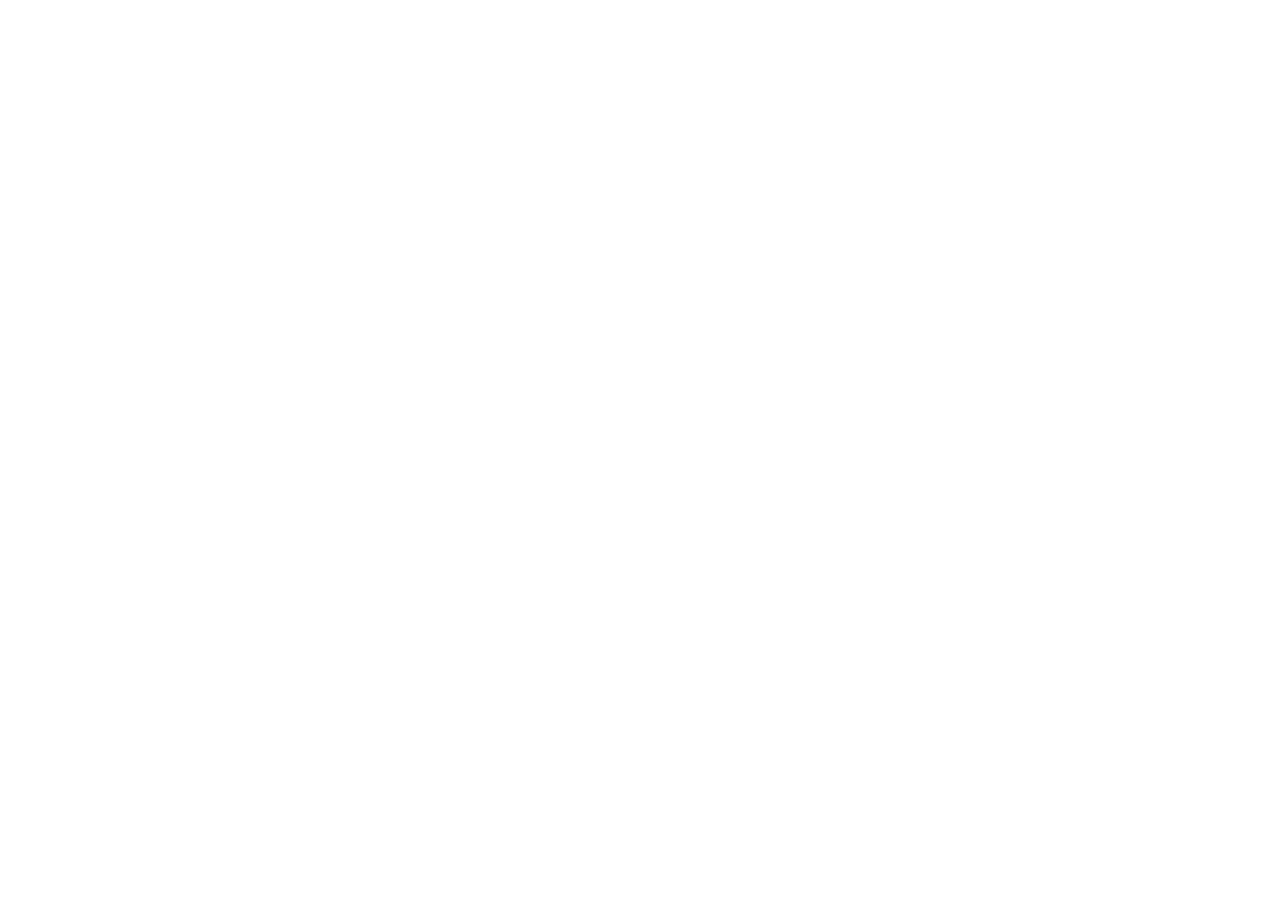
==== public/index.html @ 8db464a9 "initial commit" ====
<!DOCTYPE html>
<html lang="fr">

<head>
    <meta charset="UTF-8">
    <meta http-equiv="X-UA-Compatible" content="IE=edge">
    <meta name="viewport" content="width=device-width, initial-scale=1.0">

    <meta name="author" content="Ohmyfood!">
    <meta name="description"
        content="Avec Ohmyfood!, finis les temps d'attente au restaurant ! Composez votre menu à l'avance et commandez grâce à notre application. Vous n'avez plus qu'à venir déguster !">

    <!-- CDN Font Awesome -->
    <link rel="stylesheet" href="https://cdnjs.cloudflare.com/ajax/libs/font-awesome/6.0.0/css/all.min.css"
        integrity="sha512-9usAa10IRO0HhonpyAIVpjrylPvoDwiPUiKdWk5t3PyolY1cOd4DSE0Ga+ri4AuTroPR5aQvXU9xC6qOPnzFeg=="
        crossorigin="anonymous" referrerpolicy="no-referrer" />

    <link rel="stylesheet" href="./css/style.css">

    <link rel="shortcut icon" href="./assets/img/favicon/favicon.ico" type="image/x-icon">

    <title>Ohmyfood! | Accueil</title>
</head>

<body>


</body>

</html>
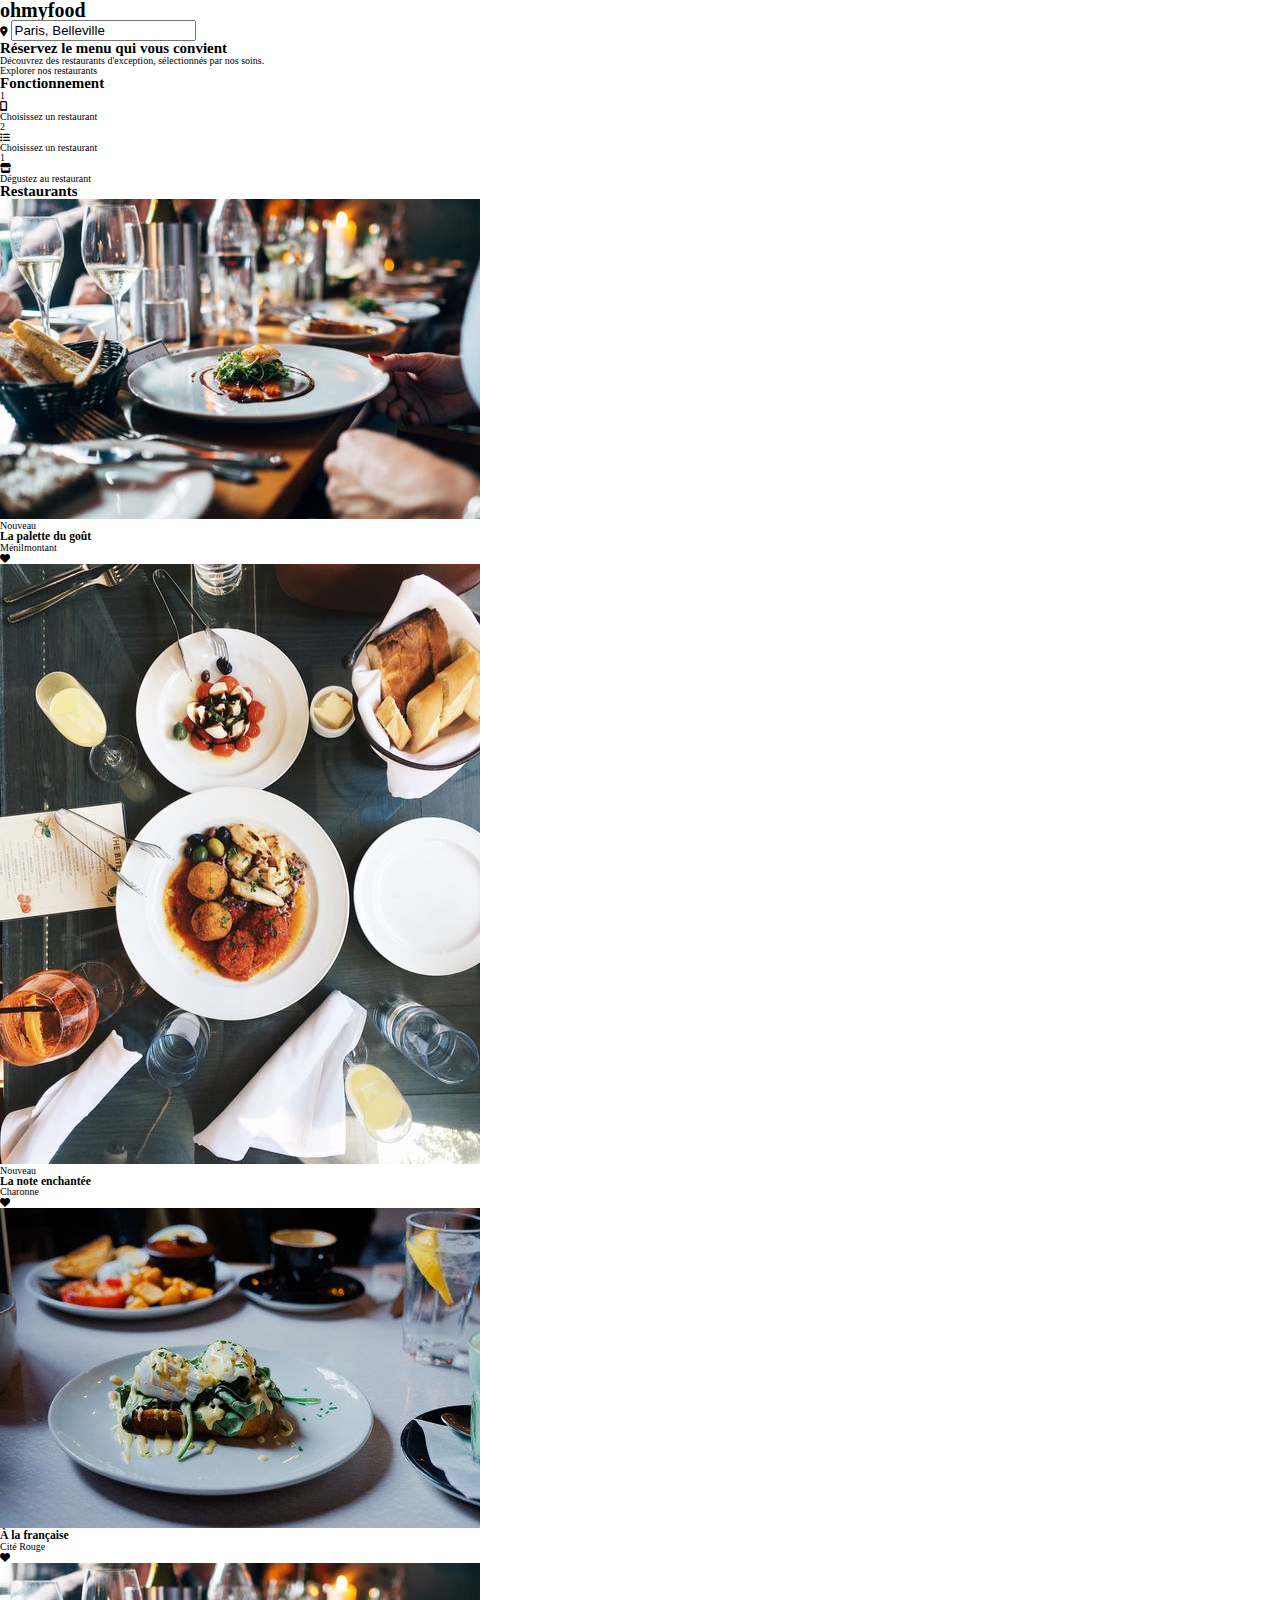
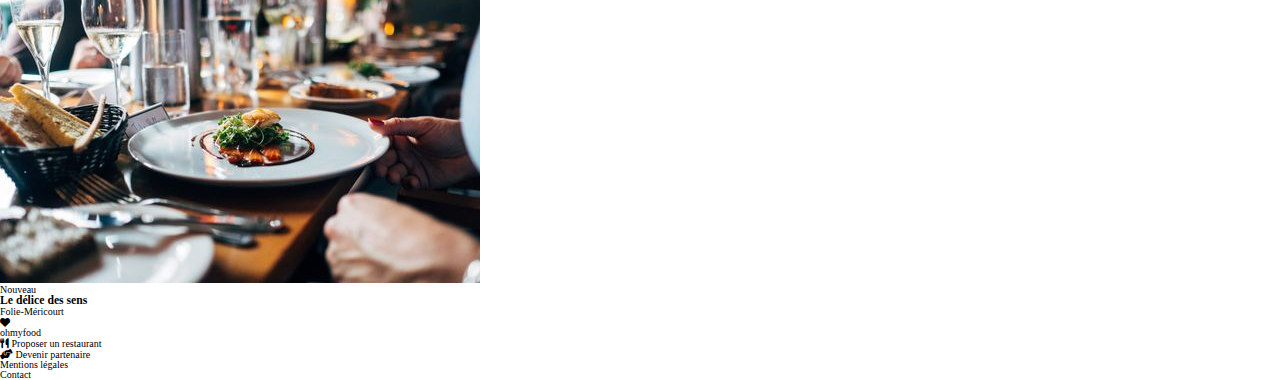
==== commit 0066d817: "homepage content" ====
--- a/public/index.html
+++ b/public/index.html
@@ -22,7 +22,186 @@
     <title>Ohmyfood! | Accueil</title>
 </head>
 
-<body>
+<body class="home">
+
+    <header>
+        <h1 class="header-logo">ohmyfood</h1>
+        <a class="back-btn" href="index.html">
+            <i class="fa-solid fa-arrow-left"></i>
+        </a>
+    </header>
+
+    <main>
+        <div class="location-form">
+            <form>
+                <label for="location"><i class="fa-solid fa-location-dot"></i></label>
+                <input type="search" id="location" placeholder="Où allez-vous ?" value="Paris, Belleville">
+            </form>
+        </div>
+
+        <div class="home-banner">
+            <h2>Réservez le menu qui vous convient</h2>
+            <p>Découvrez des restaurants d'exception, sélectionnés par nos soins.</p>
+            <a class="primary-btn" href="#">Explorer nos restaurants</a>
+        </div>
+
+        <section class="step-section">
+            <h2>Fonctionnement</h2>
+            <div class="step-container">
+
+                <div class="step-item">
+                    <div class="step-item__number">1</div>
+                    <div class="step-item__logo">
+                        <i class="fa-solid fa-mobile-screen-button"></i>
+                    </div>
+                    <div class="step-item__text">
+                        Choisissez un restaurant
+                    </div>
+                </div>
+
+                <div class="step-item">
+                    <div class="step-item__number">2</div>
+                    <div class="step-item__logo">
+                        <i class="fa-solid fa-list"></i>
+                    </div>
+                    <div class="step-item__text">
+                        Choisissez un restaurant
+                    </div>
+                </div>
+
+                <div class="step-item">
+                    <div class="step-item__number">1</div>
+                    <div class="step-item__logo">
+                        <i class="fa-solid fa-store"></i>
+                    </div>
+                    <div class="step-item__text">
+                        Dégustez au restaurant
+                    </div>
+                </div>
+            </div>
+        </section>
+
+        <section class="rest-section">
+
+            <h2>Restaurants</h2>
+
+            <article>
+                <a href="#">
+                    <div class="rest-card">
+                        <div class="rest-card__image">
+                            <img src="./img/restaurants/palette-gout-480w.jpg"
+                                alt="un plat du restaurant la palette du goût">
+                            <div class="new-flag">Nouveau</div>
+                        </div>
+                        <div class="rest-card__body">
+                            <div class="rest-card-text">
+                                <h3 class="rest-card__title">
+                                    La palette du goût
+                                </h3>
+                                <p class="rest-card__location">
+                                    Ménilmontant
+                                </p>
+                            </div>
+                            <div class="favorite-btn">
+                                <i class="fa-solid fa-heart"></i>
+                            </div>
+                        </div>
+                    </div>
+                </a>
+            </article>
+
+            <article>
+                <a href="#">
+                    <div class="rest-card">
+                        <div class="rest-card__image">
+                            <img src="./img/restaurants/note-enchantee-480w.jpg"
+                                alt="un plat du restaurant la note enchantée">
+                            <div class="new-flag">Nouveau</div>
+                        </div>
+                        <div class="rest-card__body">
+                            <div class="rest-card-text">
+                                <h3 class="rest-card__title">
+                                    La note enchantée
+                                </h3>
+                                <p class="rest-card__location">
+                                    Charonne
+                                </p>
+                            </div>
+                            <div class="favorite-btn">
+                                <i class="fa-solid fa-heart"></i>
+                            </div>
+                        </div>
+                    </div>
+                </a>
+            </article>
+
+            <article>
+                <a href="#">
+                    <div class="rest-card">
+                        <div class="rest-card__image">
+                            <img src="./img/restaurants/a-la-francaise-480w.jpg"
+                                alt="un plat du restaurant à la française">
+                        </div>
+                        <div class="rest-card__body">
+                            <div class="rest-card-text">
+                                <h3 class="rest-card__title">
+                                    À la française
+                                </h3>
+                                <p class="rest-card__location">
+                                    Cité Rouge
+                                </p>
+                            </div>
+                            <div class="favorite-btn">
+                                <i class="fa-solid fa-heart"></i>
+                            </div>
+                        </div>
+                    </div>
+                </a>
+            </article>
+
+            <article>
+                <a href="#">
+                    <div class="rest-card">
+                        <div class="rest-card__image">
+                            <img src="./img/restaurants/palette-gout-480w.jpg"
+                                alt="un plat du restaurant le délice des sens">
+                            <div class="new-flag">Nouveau</div>
+                        </div>
+                        <div class="rest-card__body">
+                            <div class="rest-card-text">
+                                <h3 class="rest-card__title">
+                                    Le délice des sens
+                                </h3>
+                                <p class="rest-card__location">
+                                    Folie-Méricourt
+                                </p>
+                            </div>
+                            <div class="favorite-btn">
+                                <i class="fa-solid fa-heart"></i>
+                            </div>
+                        </div>
+                    </div>
+                </a>
+            </article>
+        </section>
+
+    </main>
+
+    <footer>
+        <div class="footer-container">
+            <div class="footer-logo">
+                ohmyfood
+            </div>
+            <ul class="footer-links">
+                <li><a href="#"><i class="fa-solid fa-utensils"></i> Proposer un restaurant</a></li>
+                <li><a href="#"><i class="fa-solid fa-handshake-angle"></i> Devenir partenaire</a></li>
+                <li><a href="#">Mentions légales</a></li>
+                <li><a href="#">Contact</a></li>
+            </ul>
+        </div>
+
+    </footer>
+
 
 
 </body>
--- a/public/css/style.css
+++ b/public/css/style.css
@@ -0,0 +1,167 @@
+/*  http://meyerweb.com/eric/tools/css/reset/
+    v2.0 | 20110126  License: none */
+html,
+body,
+div,
+span,
+applet,
+object,
+iframe,
+h1,
+h2,
+h3,
+h4,
+h5,
+h6,
+p,
+blockquote,
+pre,
+a,
+abbr,
+acronym,
+address,
+big,
+cite,
+code,
+del,
+dfn,
+em,
+img,
+ins,
+kbd,
+q,
+s,
+samp,
+small,
+strike,
+strong,
+sub,
+sup,
+tt,
+var,
+b,
+u,
+i,
+center,
+dl,
+dt,
+dd,
+ol,
+ul,
+li,
+fieldset,
+form,
+label,
+legend,
+table,
+caption,
+tbody,
+tfoot,
+thead,
+tr,
+th,
+td,
+article,
+aside,
+canvas,
+details,
+embed,
+figure,
+figcaption,
+footer,
+header,
+hgroup,
+menu,
+nav,
+output,
+ruby,
+section,
+summary,
+time,
+mark,
+audio,
+video {
+  margin: 0;
+  padding: 0;
+  border: 0;
+  vertical-align: baseline;
+}
+
+/* HTML5 display-role reset for older browsers */
+article,
+aside,
+details,
+figcaption,
+figure,
+footer,
+header,
+hgroup,
+menu,
+nav,
+section {
+  display: block;
+}
+
+body {
+  line-height: 1;
+}
+
+ol,
+ul {
+  list-style: none;
+}
+
+blockquote,
+q {
+  quotes: none;
+}
+
+blockquote:before,
+blockquote:after,
+q:before,
+q:after {
+  content: "";
+  content: none;
+}
+
+table {
+  border-collapse: collapse;
+  border-spacing: 0;
+}
+
+button {
+  border: none;
+  background: none;
+  outline: none;
+}
+
+/* Custom additions below: */
+:root,
+* {
+  box-sizing: border-box;
+}
+
+:root {
+  font-size: 62.5%;
+  /* 1rem = 10px or 0.1rem = 1px */
+}
+
+a,
+a:hover,
+a:focus,
+a:active {
+  text-decoration: none;
+  color: inherit;
+}
+
+button {
+  border: none;
+  outline: none;
+  background: none;
+}
+
+.home .back-btn {
+  display: none;
+}
+
+/*# sourceMappingURL=style.css.map */
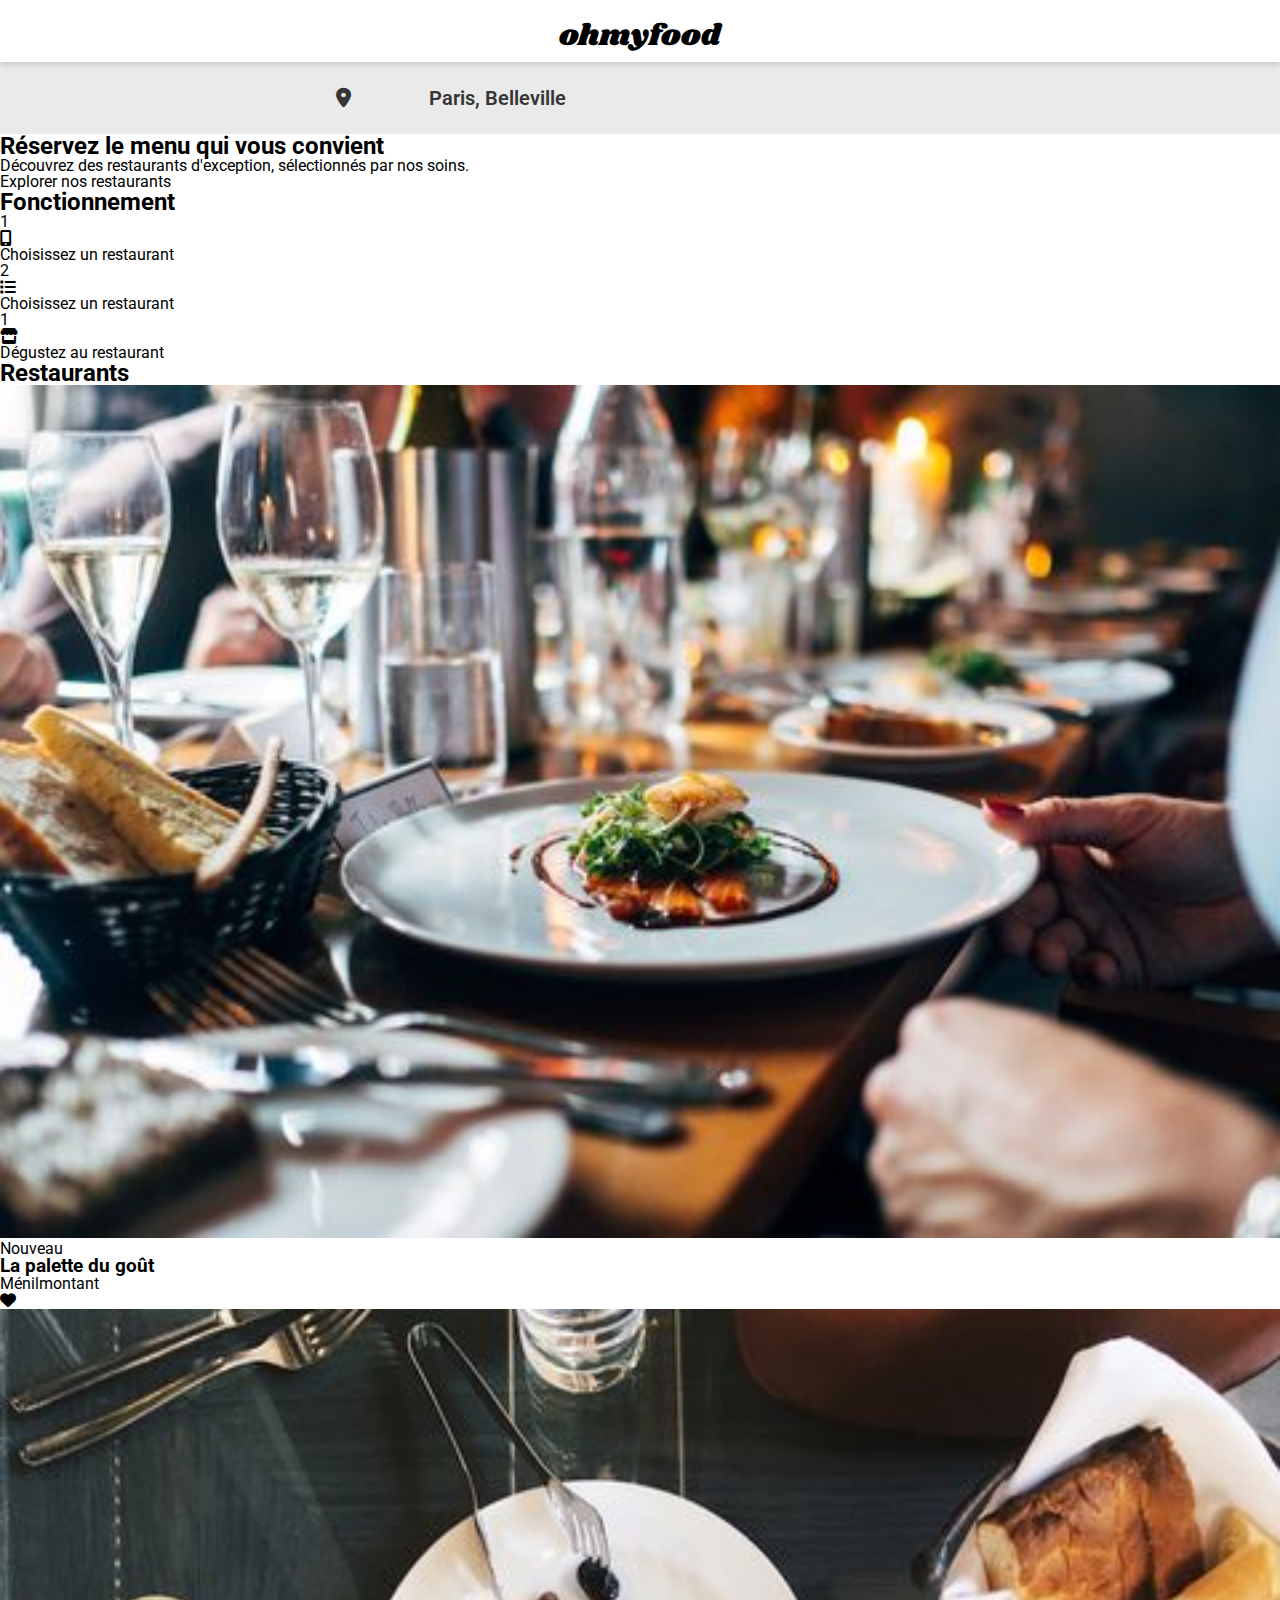
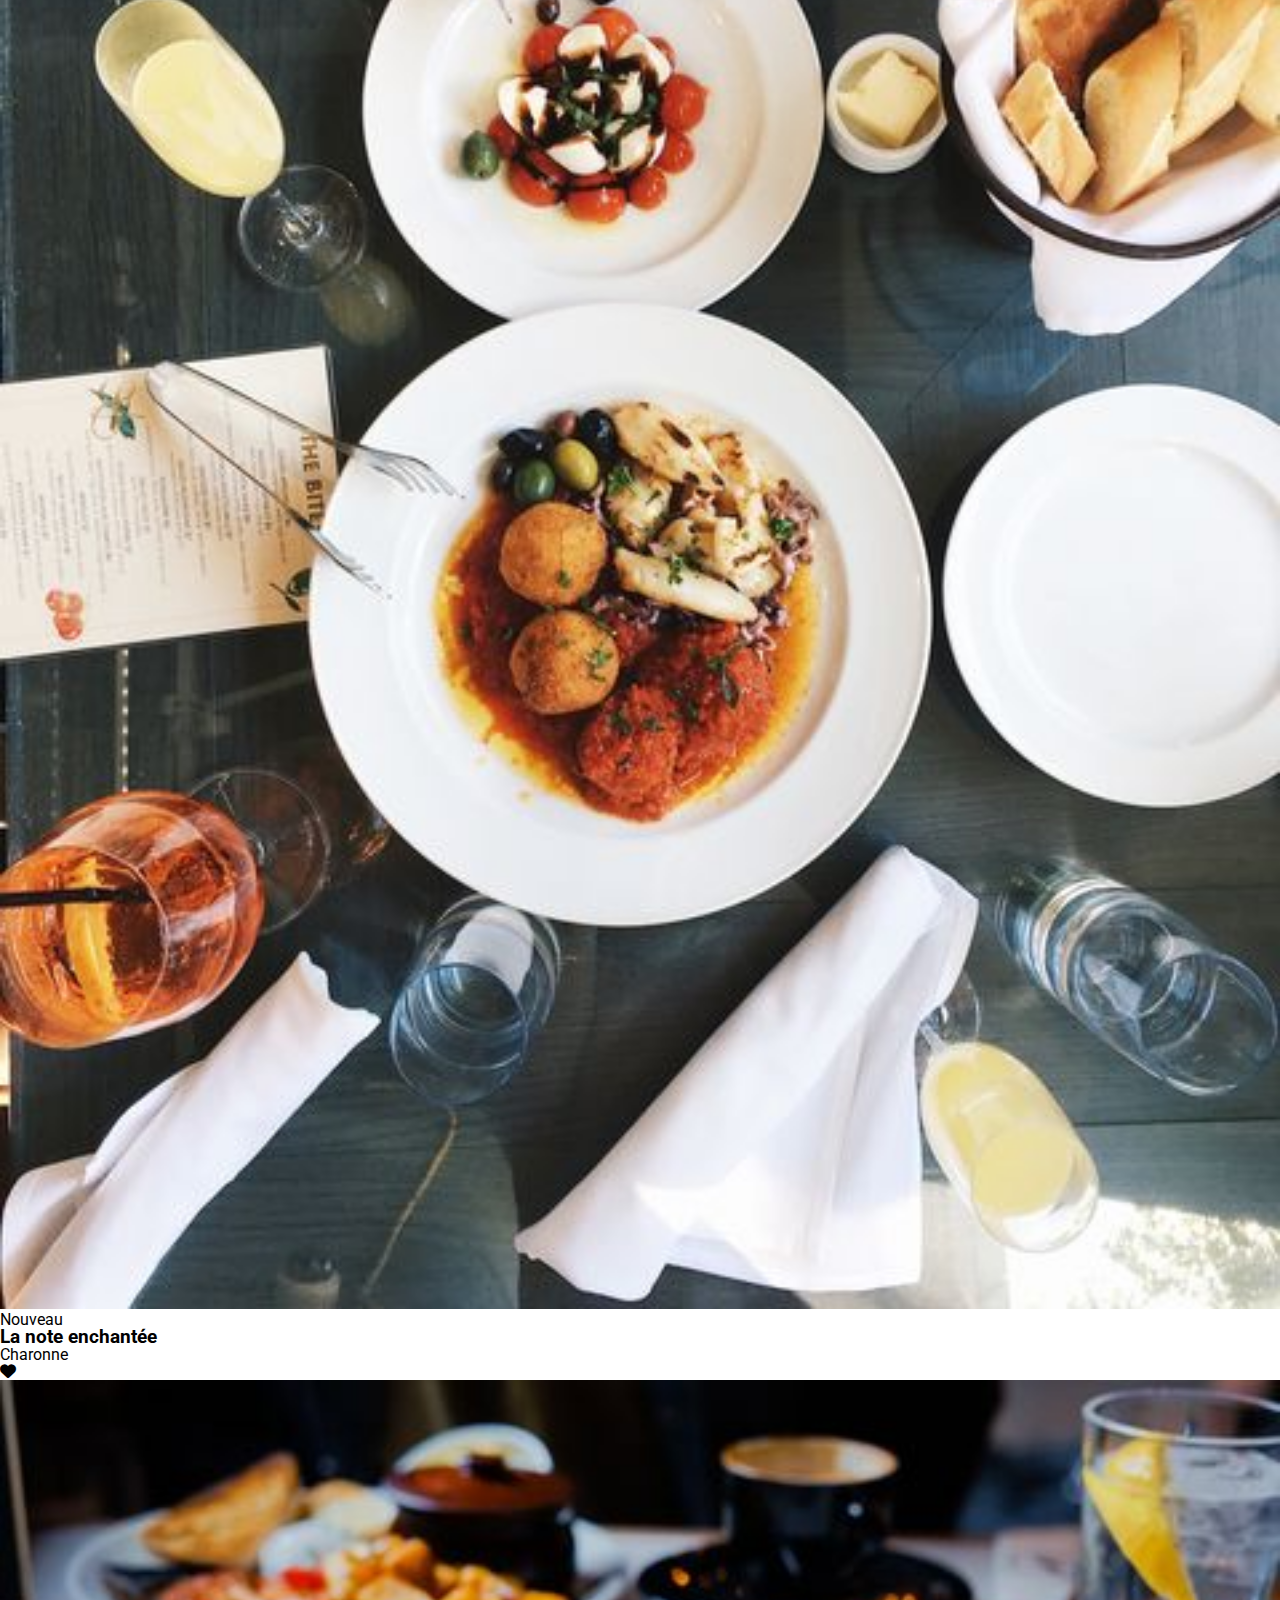
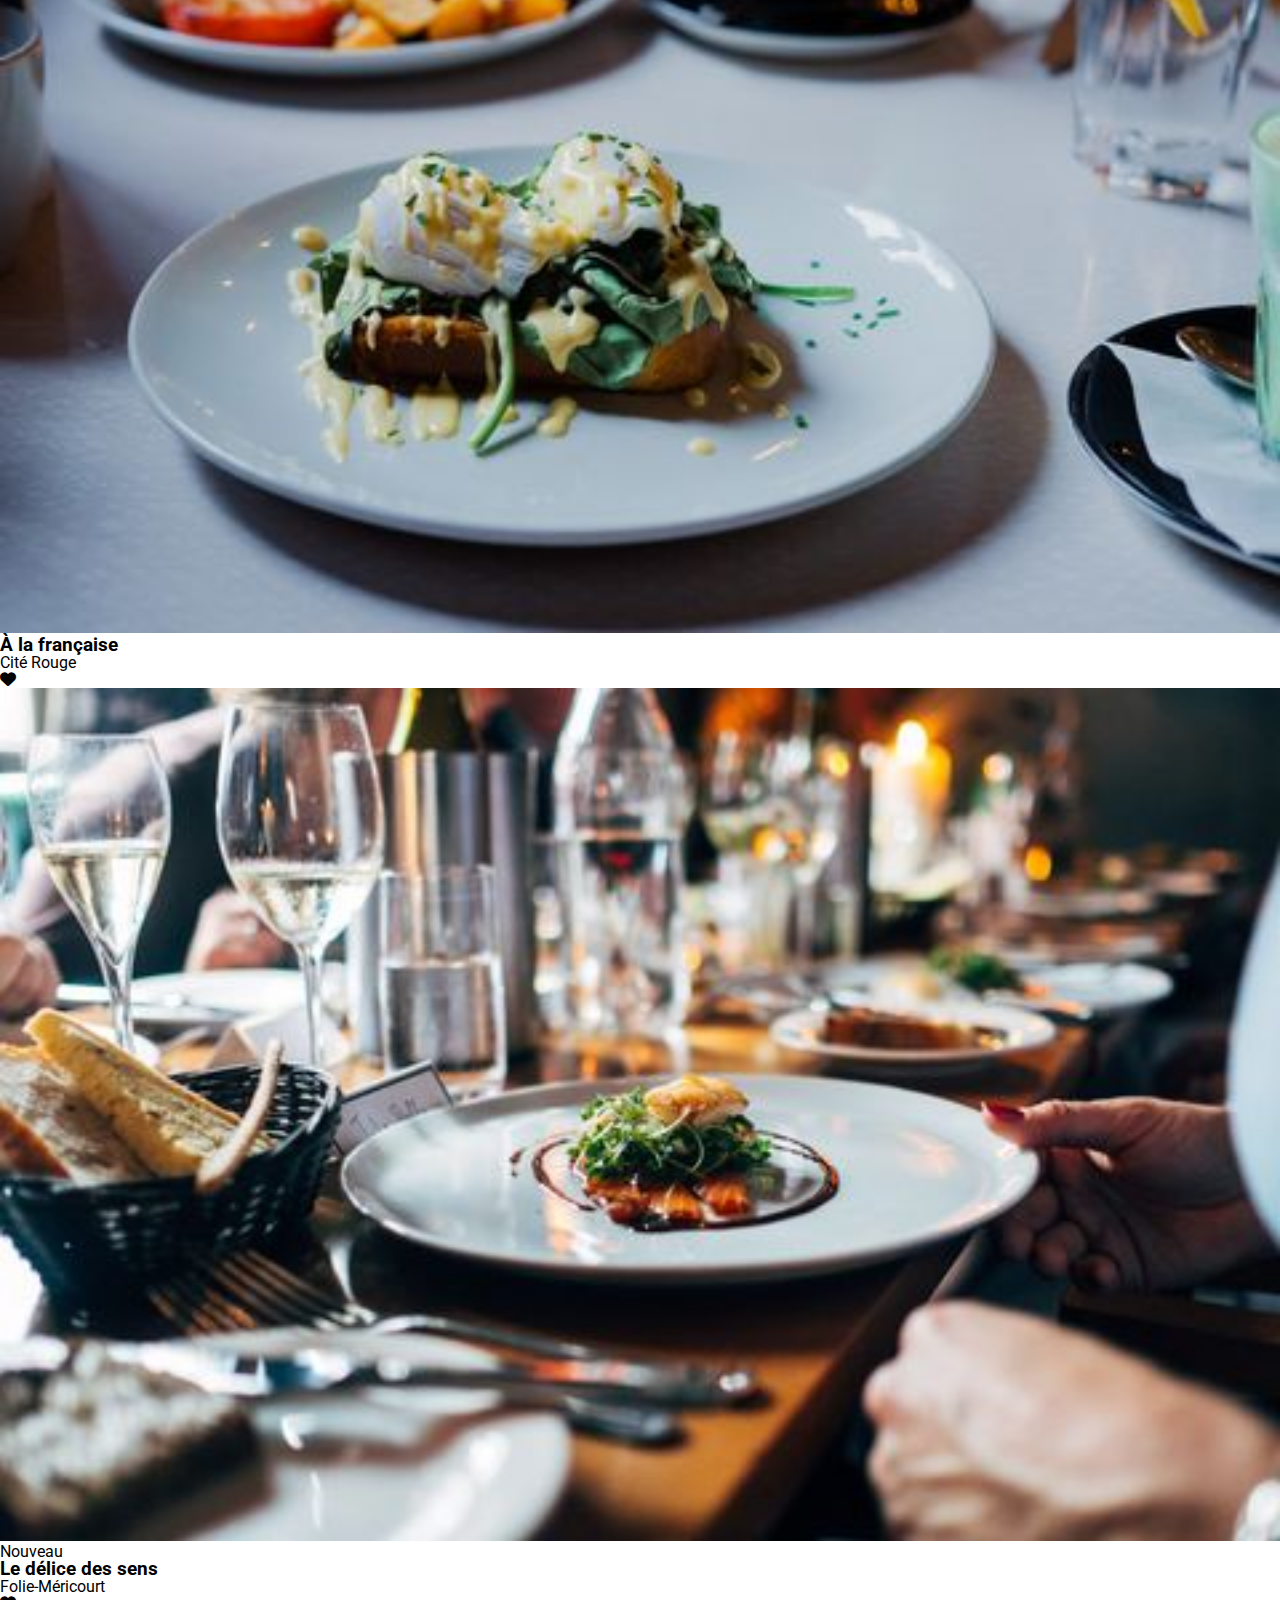
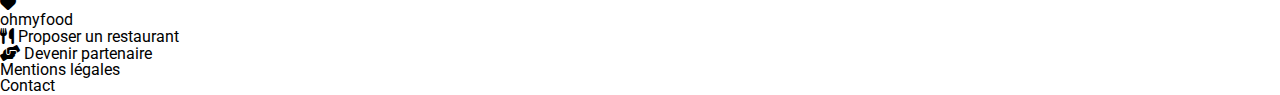
==== commit 42977377: "header" ====
--- a/public/index.html
+++ b/public/index.html
@@ -25,17 +25,22 @@
 <body class="home">
 
     <header>
-        <h1 class="header-logo">ohmyfood</h1>
+        <a href="./index.html">  
+            <h1 class="header-logo">ohmyfood</h1>
+        </a>
         <a class="back-btn" href="index.html">
             <i class="fa-solid fa-arrow-left"></i>
         </a>
     </header>
 
     <main>
-        <div class="location-form">
-            <form>
-                <label for="location"><i class="fa-solid fa-location-dot"></i></label>
-                <input type="search" id="location" placeholder="Où allez-vous ?" value="Paris, Belleville">
+        <div class="location-search">
+            <form class="location-form">
+                <label class="location-form__label" for="location">
+                    <i class="fa-solid fa-location-dot"></i>
+                </label>
+                <input class="location-form__input" type="search" id="location" placeholder="Où allez-vous ?"
+                    value="Paris, Belleville">
             </form>
         </div>
 
--- a/public/css/style.css
+++ b/public/css/style.css
@@ -1,105 +1,10 @@
-/*  http://meyerweb.com/eric/tools/css/reset/
-    v2.0 | 20110126  License: none */
-html,
-body,
-div,
-span,
-applet,
-object,
-iframe,
-h1,
-h2,
-h3,
-h4,
-h5,
-h6,
-p,
-blockquote,
-pre,
-a,
-abbr,
-acronym,
-address,
-big,
-cite,
-code,
-del,
-dfn,
-em,
-img,
-ins,
-kbd,
-q,
-s,
-samp,
-small,
-strike,
-strong,
-sub,
-sup,
-tt,
-var,
-b,
-u,
-i,
-center,
-dl,
-dt,
-dd,
-ol,
-ul,
-li,
-fieldset,
-form,
-label,
-legend,
-table,
-caption,
-tbody,
-tfoot,
-thead,
-tr,
-th,
-td,
-article,
-aside,
-canvas,
-details,
-embed,
-figure,
-figcaption,
-footer,
-header,
-hgroup,
-menu,
-nav,
-output,
-ruby,
-section,
-summary,
-time,
-mark,
-audio,
-video {
+@import url("https://fonts.googleapis.com/css2?family=Roboto:wght@300;400;700&family=Shrikhand&display=swap");
+*,
+::before,
+::after {
   margin: 0;
   padding: 0;
-  border: 0;
-  vertical-align: baseline;
-}
-
-/* HTML5 display-role reset for older browsers */
-article,
-aside,
-details,
-figcaption,
-figure,
-footer,
-header,
-hgroup,
-menu,
-nav,
-section {
-  display: block;
+  box-sizing: border-box;
 }
 
 body {
@@ -111,39 +16,18 @@
   list-style: none;
 }
 
-blockquote,
-q {
-  quotes: none;
-}
-
-blockquote:before,
-blockquote:after,
-q:before,
-q:after {
-  content: "";
-  content: none;
-}
-
-table {
-  border-collapse: collapse;
-  border-spacing: 0;
-}
-
 button {
   border: none;
   background: none;
   outline: none;
 }
 
-/* Custom additions below: */
-:root,
-* {
-  box-sizing: border-box;
-}
-
-:root {
-  font-size: 62.5%;
-  /* 1rem = 10px or 0.1rem = 1px */
+form input {
+  font-family: inherit;
+  outline: none;
+  background: none;
+  border: none;
+  cursor: pointer;
 }
 
 a,
@@ -154,14 +38,68 @@
   color: inherit;
 }
 
-button {
-  border: none;
-  outline: none;
-  background: none;
+body {
+  width: 100%;
+}
+
+img {
+  width: 100%;
+}
+
+:root {
+  font-size: 100%;
+}
+
+body {
+  font-family: "Roboto", sans-serif;
+}
+
+h1 {
+  font-family: "Shrikhand", "Roboto", sans-serif;
+}
+
+header {
+  -webkit-box-shadow: 0px 3px 5px #ccc;
+  -moz-box-shadow: 0px 3px 5px #ccc;
+  box-shadow: 0px 3px 5px #ccc;
+  position: relative;
+}
+
+.header-logo {
+  padding: 1.3rem 0 0.7rem;
+  text-align: center;
+  font-weight: 500;
+  font-size: 30px;
 }
 
 .home .back-btn {
   display: none;
 }
 
+.location-search {
+  background-color: #EAEAEA;
+}
+
+.location-form {
+  width: 50%;
+  margin: 0 auto;
+  display: flex;
+  justify-content: center;
+  align-items: center;
+  color: #353535;
+  font-size: 1.25rem;
+  font-weight: 600;
+}
+.location-form__label {
+  width: 15%;
+  padding: 1rem;
+}
+.location-form__input {
+  width: 85%;
+  padding: 1.5rem 0.8rem;
+  color: #353535;
+  font-size: 1.25rem;
+  font-weight: 600;
+}
+
 /*# sourceMappingURL=style.css.map */
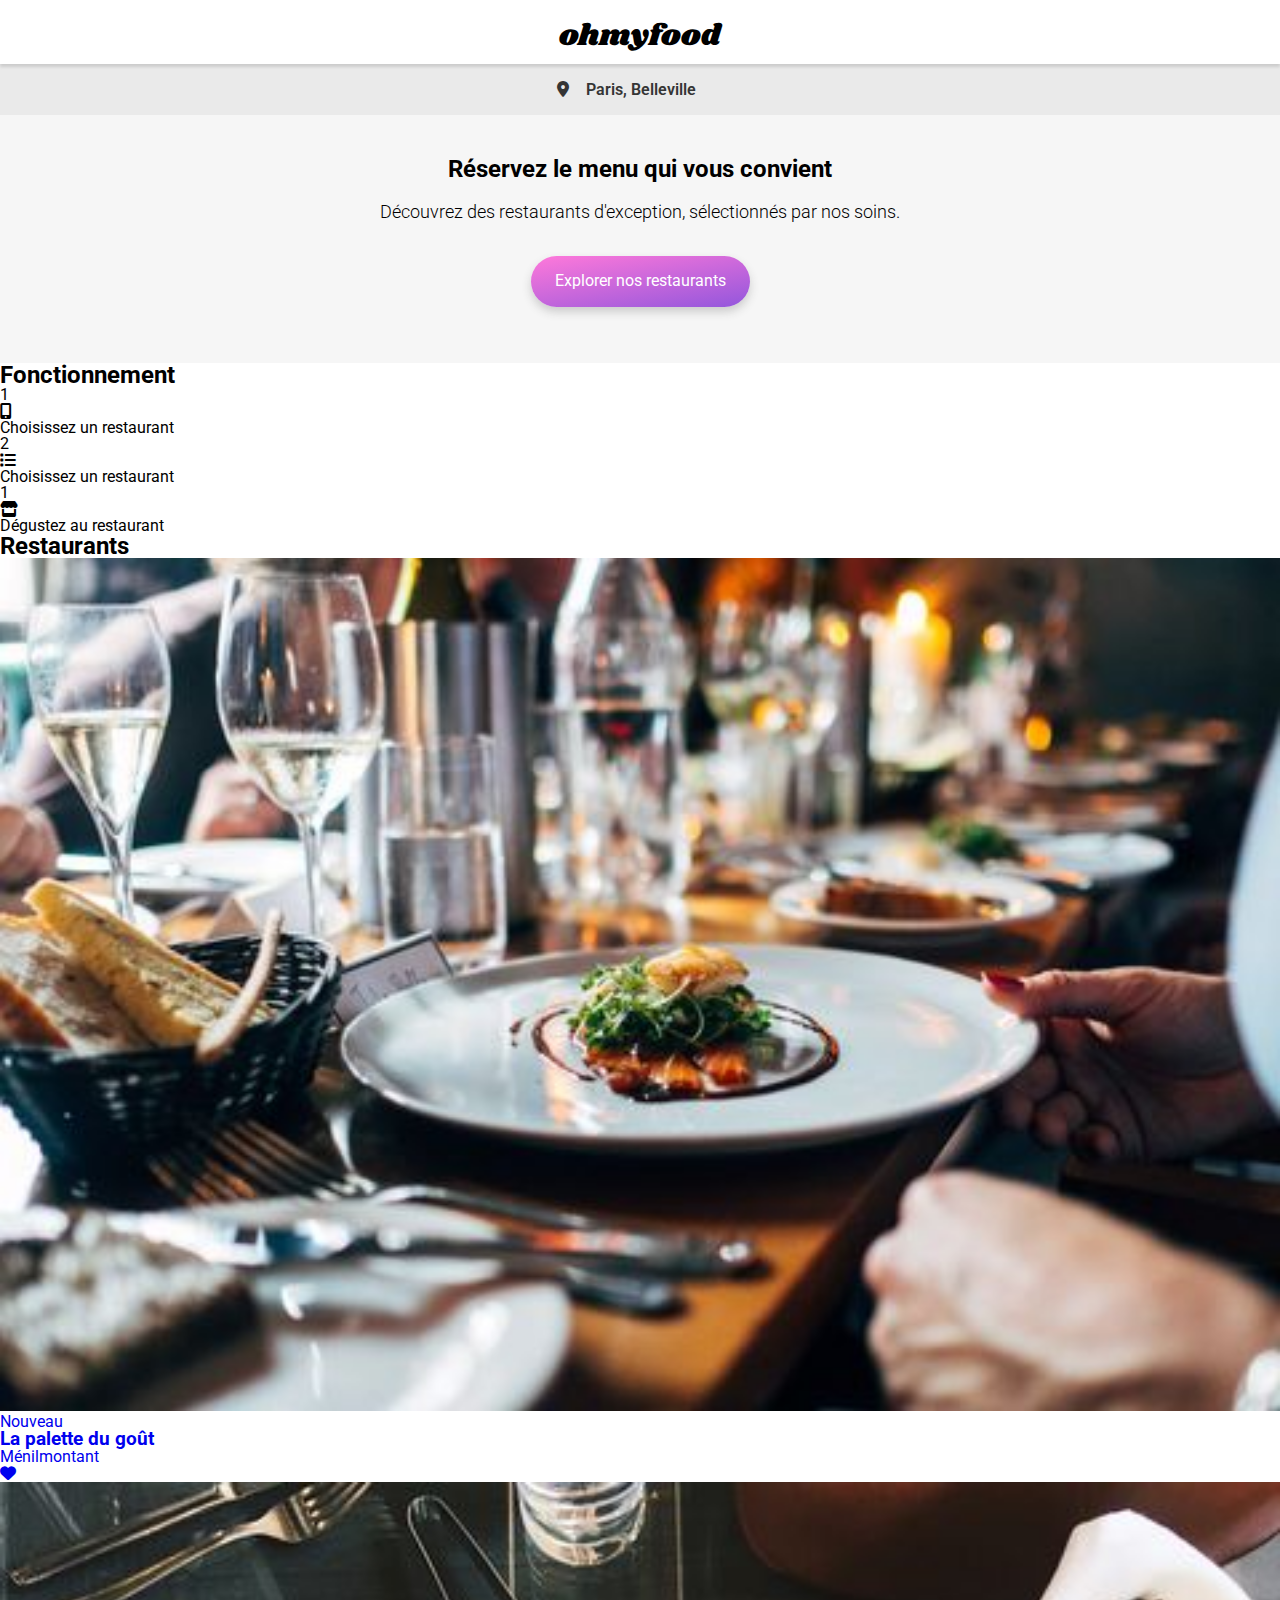
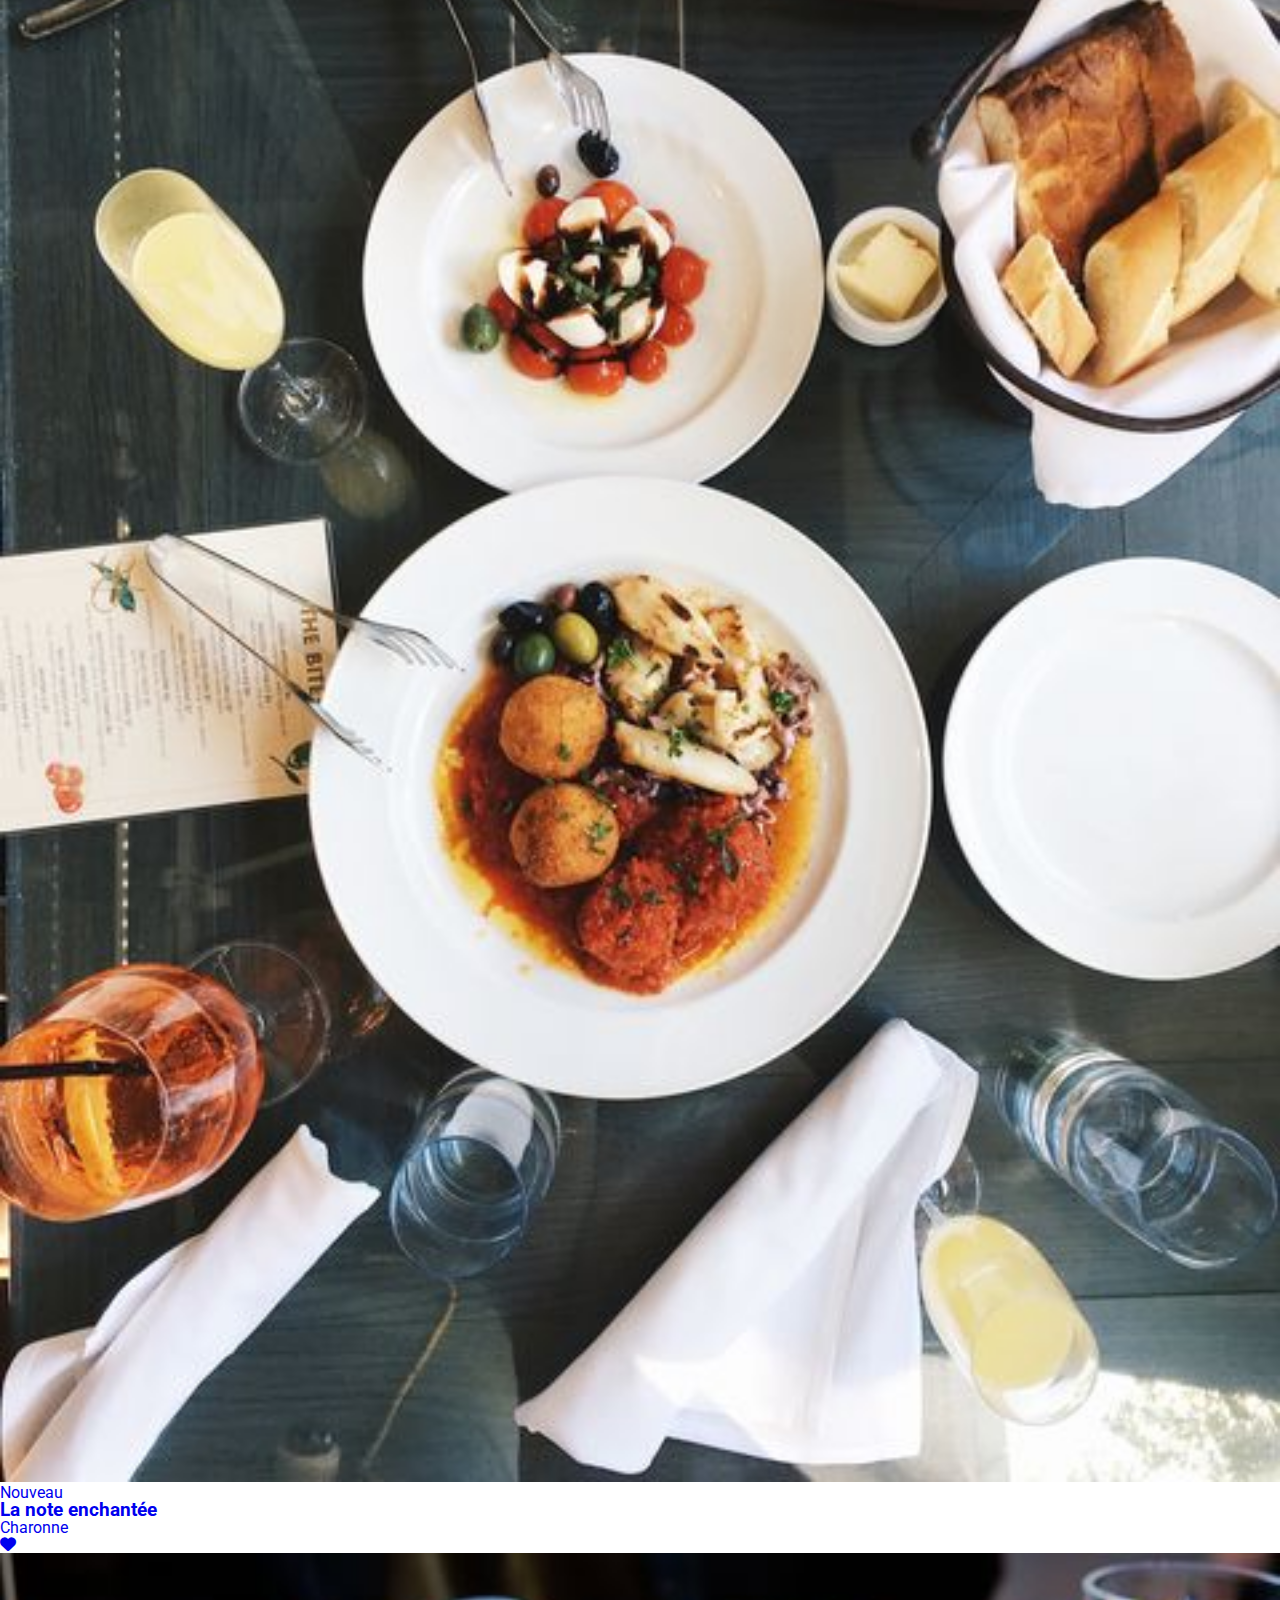
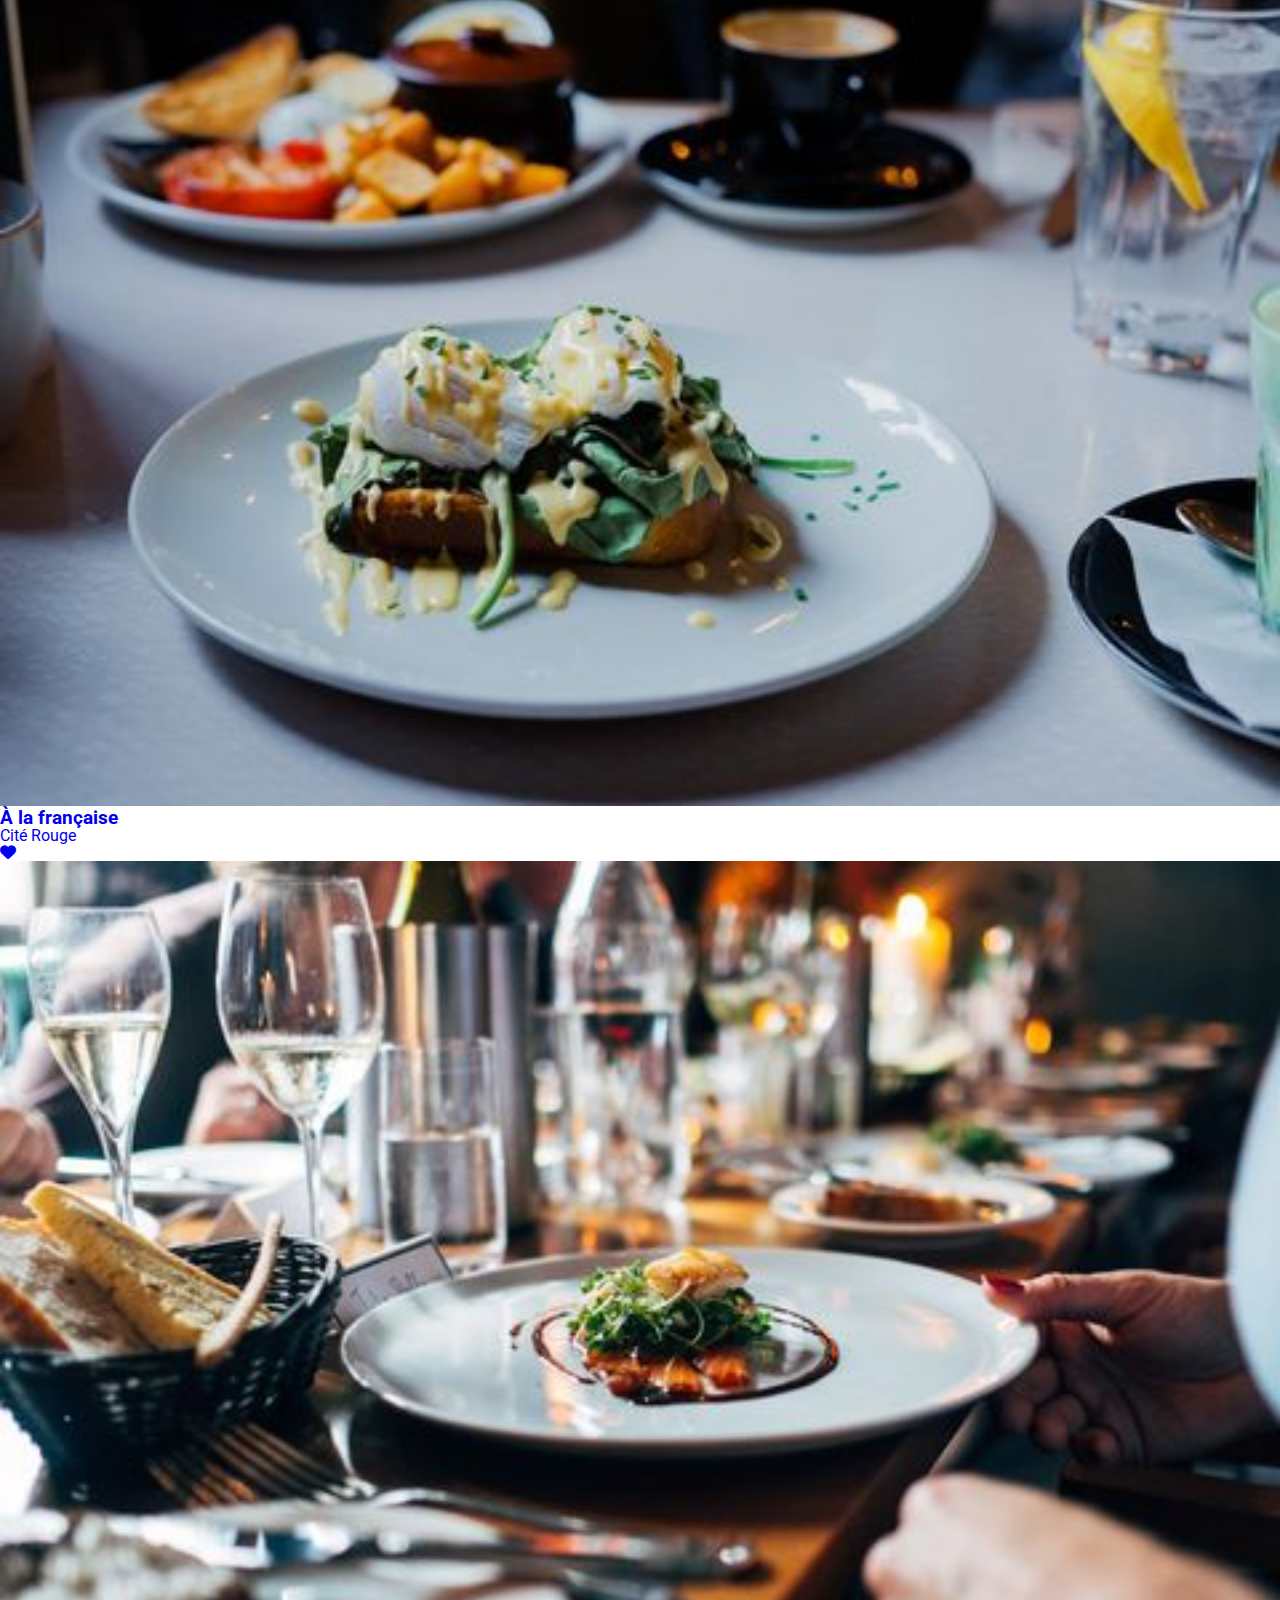
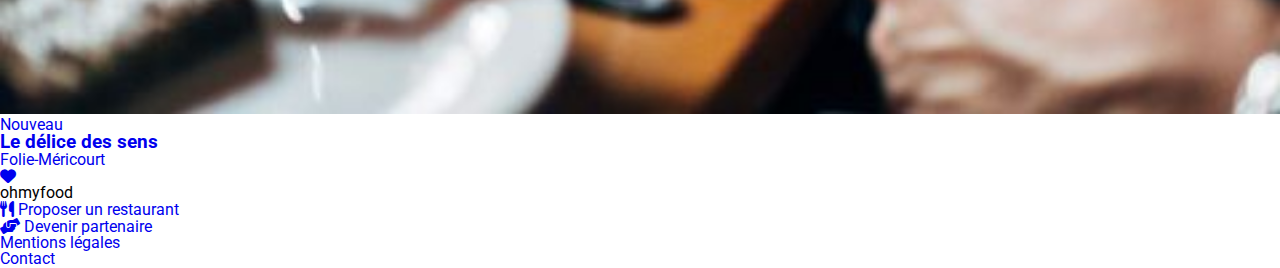
==== commit 23725238: "hero" ====
--- a/public/index.html
+++ b/public/index.html
@@ -25,7 +25,7 @@
 <body class="home">
 
     <header>
-        <a href="./index.html">  
+        <a href="./index.html">
             <h1 class="header-logo">ohmyfood</h1>
         </a>
         <a class="back-btn" href="index.html">
@@ -44,10 +44,12 @@
             </form>
         </div>
 
-        <div class="home-banner">
-            <h2>Réservez le menu qui vous convient</h2>
-            <p>Découvrez des restaurants d'exception, sélectionnés par nos soins.</p>
-            <a class="primary-btn" href="#">Explorer nos restaurants</a>
+        <div class="hero">
+            <div class="hero__wrapper">
+                <h2 class="hero__title">Réservez le menu qui vous convient</h2>
+                <p class="hero__text">Découvrez des restaurants d'exception, sélectionnés par nos soins.</p>
+                <a class="primary-btn hero__btn" href="#rest-section">Explorer nos restaurants</a>
+            </div>
         </div>
 
         <section class="step-section">
@@ -86,7 +88,7 @@
             </div>
         </section>
 
-        <section class="rest-section">
+        <section id="rest-section" class="rest-section">
 
             <h2>Restaurants</h2>
 
--- a/public/css/style.css
+++ b/public/css/style.css
@@ -1,4 +1,4 @@
-@import url("https://fonts.googleapis.com/css2?family=Roboto:wght@300;400;700&family=Shrikhand&display=swap");
+@import url("https://fonts.googleapis.com/css2?family=Roboto:wght@300;400;500;600;700;800&family=Shrikhand&display=swap");
 *,
 ::before,
 ::after {
@@ -35,7 +35,10 @@
 a:focus,
 a:active {
   text-decoration: none;
-  color: inherit;
+}
+
+:root {
+  scroll-behavior: smooth;
 }
 
 body {
@@ -59,21 +62,29 @@
 }
 
 header {
-  -webkit-box-shadow: 0px 3px 5px #ccc;
-  -moz-box-shadow: 0px 3px 5px #ccc;
-  box-shadow: 0px 3px 5px #ccc;
+  -webkit-box-shadow: 0px 3px 3px #ccc;
+  -moz-box-shadow: 0px 3px 3px #ccc;
+  box-shadow: 0px 3px 3px #ccc;
   position: relative;
 }
 
 .header-logo {
-  padding: 1.3rem 0 0.7rem;
+  padding: 1.3rem 0 0.8rem;
   text-align: center;
   font-weight: 500;
   font-size: 30px;
+  color: black;
 }
 
-.home .back-btn {
-  display: none;
+.primary-btn {
+  padding: 1.1rem 1.5rem;
+  margin: 1rem 0;
+  color: white;
+  background: linear-gradient(170deg, #FF79DA, #9356dc);
+  border-radius: 9999px;
+  -webkit-box-shadow: 0px 5px 10px #ccc;
+  -moz-box-shadow: 0px 5px 10px #ccc;
+  box-shadow: 0px 5px 10px #ccc;
 }
 
 .location-search {
@@ -81,25 +92,52 @@
 }
 
 .location-form {
-  width: 50%;
+  width: 12rem;
   margin: 0 auto;
   display: flex;
   justify-content: center;
   align-items: center;
   color: #353535;
-  font-size: 1.25rem;
-  font-weight: 600;
+  padding: 1rem 0;
 }
 .location-form__label {
-  width: 15%;
-  padding: 1rem;
+  width: 20%;
+  text-align: center;
+  font-size: 1rem;
 }
 .location-form__input {
+  width: 80%;
+  padding-left: 0.2rem;
+  color: #353535;
+  font-weight: 600;
+  font-size: 1rem;
+}
+
+.home .back-btn {
+  display: none;
+}
+
+.hero {
+  background-color: #F6F6F6;
+  padding: 2.5rem 0;
+  text-align: center;
+}
+.hero__wrapper {
+  display: flex;
+  flex-direction: column;
+  justify-content: center;
+  align-items: center;
   width: 85%;
-  padding: 1.5rem 0.8rem;
-  color: #353535;
-  font-size: 1.25rem;
-  font-weight: 600;
+  margin: 0 auto;
+}
+.hero__title {
+  padding: 0 1rem;
+  line-height: 1.8rem;
+}
+.hero__text {
+  padding: 1.2rem 0;
+  font-size: 1.125rem;
+  font-weight: 300;
 }
 
 /*# sourceMappingURL=style.css.map */
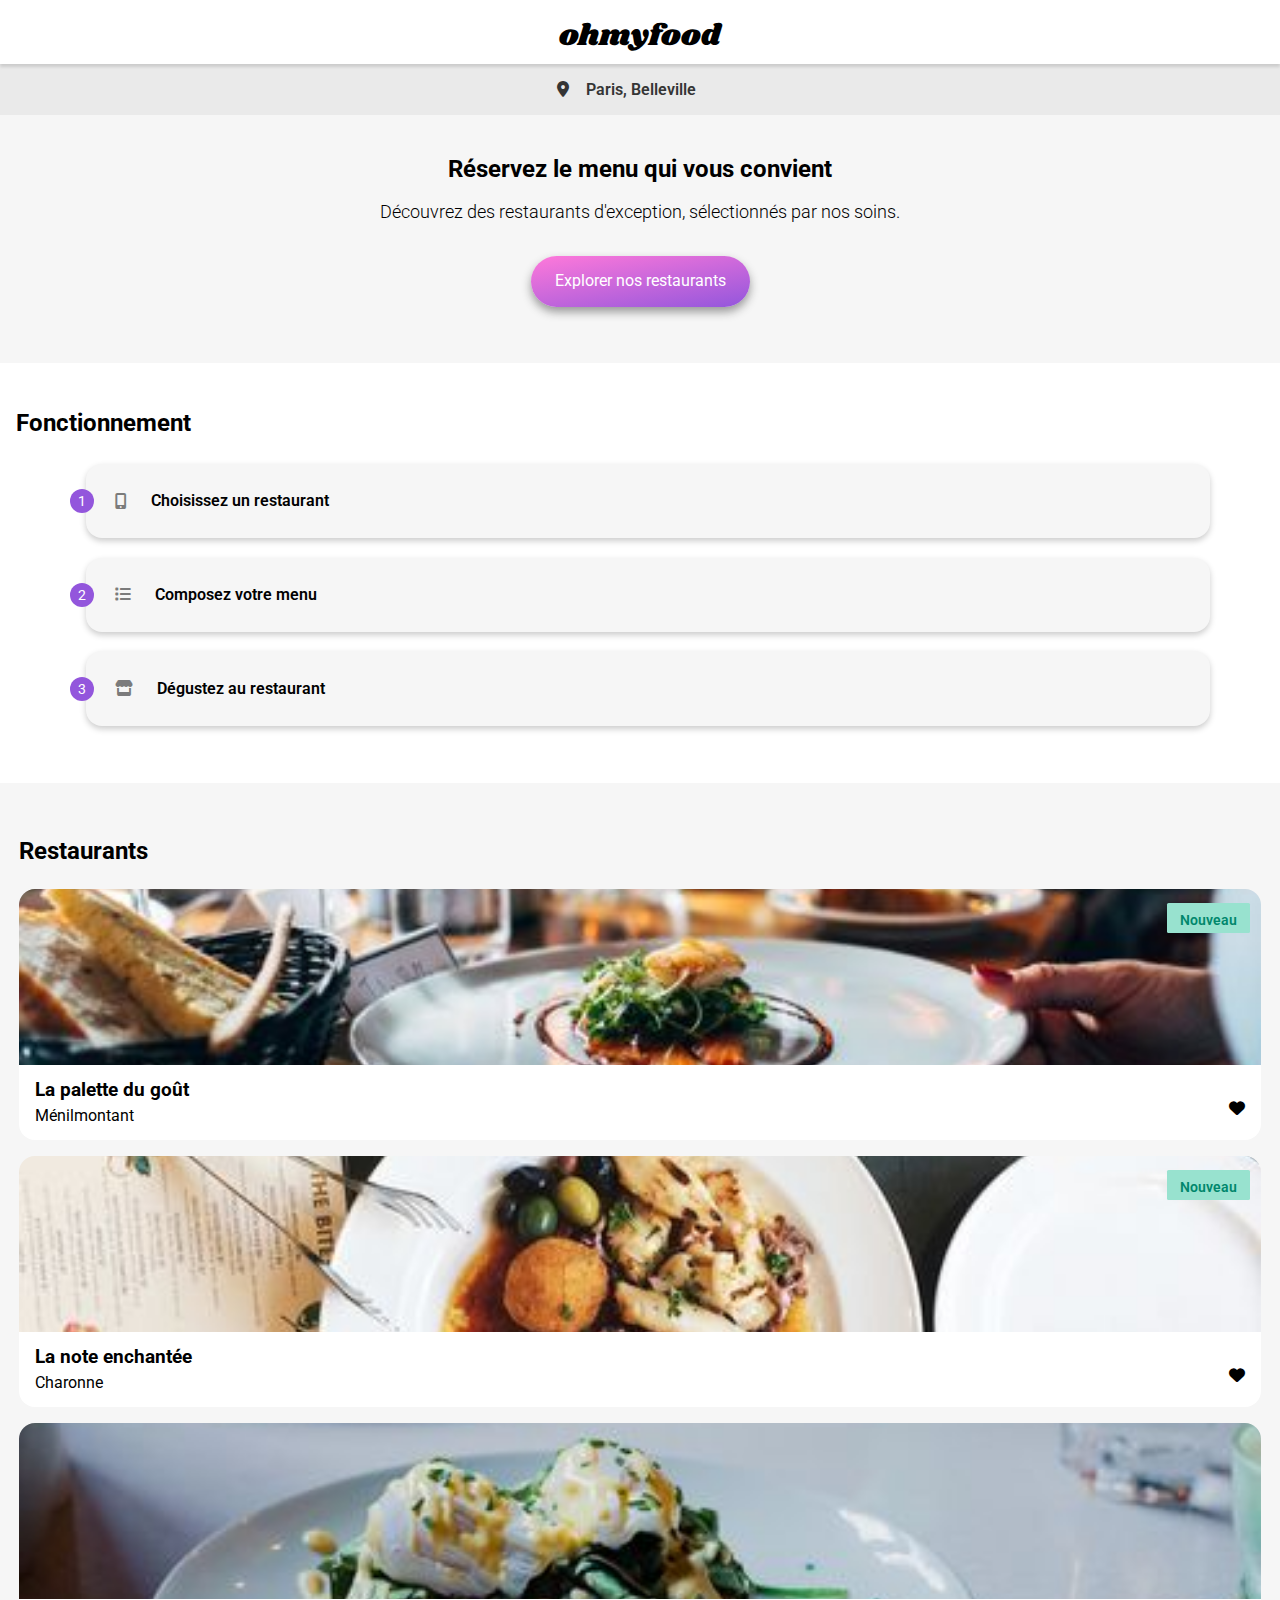
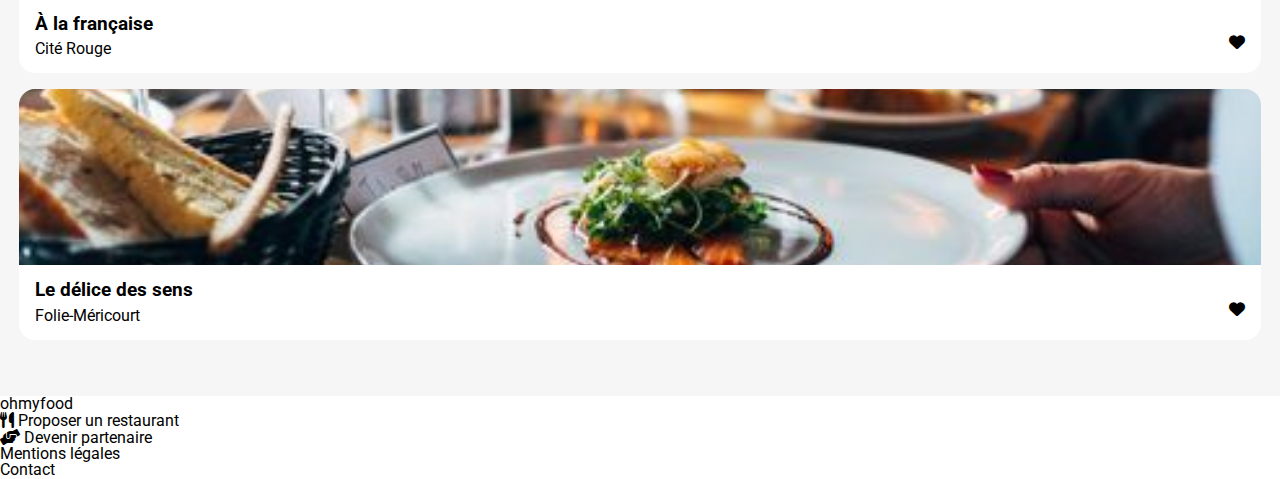
==== commit f9f6d248: "home - restaurant card" ====
--- a/public/index.html
+++ b/public/index.html
@@ -56,7 +56,7 @@
             <h2>Fonctionnement</h2>
             <div class="step-container">
 
-                <div class="step-item">
+                <a class="step-item" href="#rest-section">
                     <div class="step-item__number">1</div>
                     <div class="step-item__logo">
                         <i class="fa-solid fa-mobile-screen-button"></i>
@@ -64,27 +64,27 @@
                     <div class="step-item__text">
                         Choisissez un restaurant
                     </div>
-                </div>
-
-                <div class="step-item">
+                </a>
+
+                <a class="step-item" href="#">
                     <div class="step-item__number">2</div>
                     <div class="step-item__logo">
                         <i class="fa-solid fa-list"></i>
                     </div>
                     <div class="step-item__text">
-                        Choisissez un restaurant
-                    </div>
-                </div>
-
-                <div class="step-item">
-                    <div class="step-item__number">1</div>
+                        Composez votre menu
+                    </div>
+                </a>
+
+                <a class="step-item" href="#">
+                    <div class="step-item__number">3</div>
                     <div class="step-item__logo">
                         <i class="fa-solid fa-store"></i>
                     </div>
                     <div class="step-item__text">
                         Dégustez au restaurant
                     </div>
-                </div>
+                </a>
             </div>
         </section>
 
@@ -92,16 +92,16 @@
 
             <h2>Restaurants</h2>
 
-            <article>
-                <a href="#">
-                    <div class="rest-card">
+            <article class="rest-card">
+                <a href="./la_palette_du_gout.html">
+                    <div class="rest-card__wrapper">
                         <div class="rest-card__image">
                             <img src="./img/restaurants/palette-gout-480w.jpg"
                                 alt="un plat du restaurant la palette du goût">
-                            <div class="new-flag">Nouveau</div>
-                        </div>
-                        <div class="rest-card__body">
-                            <div class="rest-card-text">
+                            <div class="rest-card__new-flag">Nouveau</div>
+                        </div>
+                        <div class="rest-card__body">
+                            <div class="rest-card__text">
                                 <h3 class="rest-card__title">
                                     La palette du goût
                                 </h3>
@@ -117,16 +117,16 @@
                 </a>
             </article>
 
-            <article>
-                <a href="#">
-                    <div class="rest-card">
+            <article class="rest-card">
+                <a href="./la_note_enchantee.html">
+                    <div class="rest-card__wrapper">
                         <div class="rest-card__image">
                             <img src="./img/restaurants/note-enchantee-480w.jpg"
                                 alt="un plat du restaurant la note enchantée">
-                            <div class="new-flag">Nouveau</div>
-                        </div>
-                        <div class="rest-card__body">
-                            <div class="rest-card-text">
+                            <div class="rest-card__new-flag">Nouveau</div>
+                        </div>
+                        <div class="rest-card__body">
+                            <div class="rest-card__text">
                                 <h3 class="rest-card__title">
                                     La note enchantée
                                 </h3>
@@ -142,15 +142,15 @@
                 </a>
             </article>
 
-            <article>
-                <a href="#">
-                    <div class="rest-card">
+            <article class="rest-card">
+                <a href="./a_la_francaise.html">
+                    <div class="rest-card__wrapper">
                         <div class="rest-card__image">
                             <img src="./img/restaurants/a-la-francaise-480w.jpg"
                                 alt="un plat du restaurant à la française">
                         </div>
                         <div class="rest-card__body">
-                            <div class="rest-card-text">
+                            <div class="rest-card__text">
                                 <h3 class="rest-card__title">
                                     À la française
                                 </h3>
@@ -166,16 +166,15 @@
                 </a>
             </article>
 
-            <article>
-                <a href="#">
-                    <div class="rest-card">
+            <article class="rest-card">
+                <a href="./le_delice_des_sens.html">
+                    <div class="rest-card__wrapper">
                         <div class="rest-card__image">
                             <img src="./img/restaurants/palette-gout-480w.jpg"
                                 alt="un plat du restaurant le délice des sens">
-                            <div class="new-flag">Nouveau</div>
-                        </div>
-                        <div class="rest-card__body">
-                            <div class="rest-card-text">
+                        </div>
+                        <div class="rest-card__body">
+                            <div class="rest-card__text">
                                 <h3 class="rest-card__title">
                                     Le délice des sens
                                 </h3>
@@ -190,6 +189,7 @@
                     </div>
                 </a>
             </article>
+
         </section>
 
     </main>
--- a/public/css/style.css
+++ b/public/css/style.css
@@ -35,6 +35,7 @@
 a:focus,
 a:active {
   text-decoration: none;
+  color: black;
 }
 
 :root {
@@ -79,12 +80,27 @@
 .primary-btn {
   padding: 1.1rem 1.5rem;
   margin: 1rem 0;
-  color: white;
   background: linear-gradient(170deg, #FF79DA, #9356dc);
   border-radius: 9999px;
-  -webkit-box-shadow: 0px 5px 10px #ccc;
-  -moz-box-shadow: 0px 5px 10px #ccc;
-  box-shadow: 0px 5px 10px #ccc;
+  color: white;
+  -webkit-box-shadow: 0px 5px 10px #999;
+  -moz-box-shadow: 0px 5px 10px #999;
+  box-shadow: 0px 5px 10px #999;
+  outline: none;
+  transition: all 150ms ease-in;
+}
+.primary-btn:hover, .primary-btn:focus, .primary-btn:active {
+  background: linear-gradient(170deg, #ff93e1, #a16be0);
+  color: white;
+  -webkit-box-shadow: 0px 8px 15px #999;
+  -moz-box-shadow: 0px 8px 15px #999;
+  box-shadow: 0px 8px 15px #999;
+}
+
+.favorite-btn {
+  position: absolute;
+  right: 1rem;
+  bottom: 1.4rem;
 }
 
 .location-search {
@@ -113,6 +129,41 @@
   font-size: 1rem;
 }
 
+.rest-card {
+  position: relative;
+  margin: 1rem 0;
+}
+.rest-card__image {
+  height: 11rem;
+}
+.rest-card__image img {
+  height: 100%;
+  object-fit: cover;
+  border-top-left-radius: 1rem;
+  border-top-right-radius: 1rem;
+}
+.rest-card__body {
+  position: relative;
+  padding: 1rem;
+  background-color: white;
+  border-bottom-left-radius: 1rem;
+  border-bottom-right-radius: 1rem;
+}
+.rest-card__title {
+  padding-bottom: 0.5rem;
+}
+.rest-card__new-flag {
+  padding: 0.6rem 0.8rem 0.4rem;
+  position: absolute;
+  top: 0.9rem;
+  right: 0.7rem;
+  background-color: #98e2cf;
+  border-radius: 0.1rem;
+  color: #00876c;
+  font-size: 0.875rem;
+  font-weight: 600;
+}
+
 .home .back-btn {
   display: none;
 }
@@ -140,4 +191,79 @@
   font-weight: 300;
 }
 
+.step-section {
+  padding: 1rem;
+}
+.step-section h2 {
+  padding-top: 2rem;
+}
+.step-section .step-container {
+  display: flex;
+  flex-direction: column;
+  justify-content: center;
+  align-items: center;
+  padding-top: 1.2rem;
+  padding-bottom: 2rem;
+}
+
+.step-item {
+  width: 90%;
+  margin: 0.6rem 0 0.6rem 1rem;
+  padding: 1.8rem;
+  position: relative;
+  display: flex;
+  justify-content: center;
+  align-items: center;
+  justify-content: flex-start;
+  background-color: #F6F6F6;
+  border-radius: 1rem;
+  -webkit-box-shadow: 0px 3px 6px #ccc;
+  -moz-box-shadow: 0px 3px 6px #ccc;
+  box-shadow: 0px 3px 6px #ccc;
+  transition: all 150ms ease-in;
+}
+.step-item__number {
+  display: flex;
+  flex-direction: column;
+  justify-content: center;
+  align-items: center;
+  position: absolute;
+  left: -1rem;
+  width: 1.5rem;
+  height: 1.5rem;
+  background-color: #9356dc;
+  border-radius: 50%;
+  color: white;
+  font-size: 0.875rem;
+}
+.step-item__logo {
+  color: rgba(0, 0, 0, 0.5);
+}
+.step-item__text {
+  padding-left: 1.5rem;
+  font-weight: 600;
+}
+
+.step-item:hover,
+.step-item:focus,
+.step:active {
+  background-color: #f2eafb;
+  outline: none;
+}
+.step-item:hover .step-item__logo,
+.step-item:focus .step-item__logo,
+.step:active .step-item__logo {
+  color: #9356dc;
+}
+
+.rest-section {
+  padding: 1.2rem;
+  padding-bottom: 2.5rem;
+  background-color: #F6F6F6;
+}
+.rest-section h2 {
+  padding-top: 2.3rem;
+  padding-bottom: 0.6rem;
+}
+
 /*# sourceMappingURL=style.css.map */
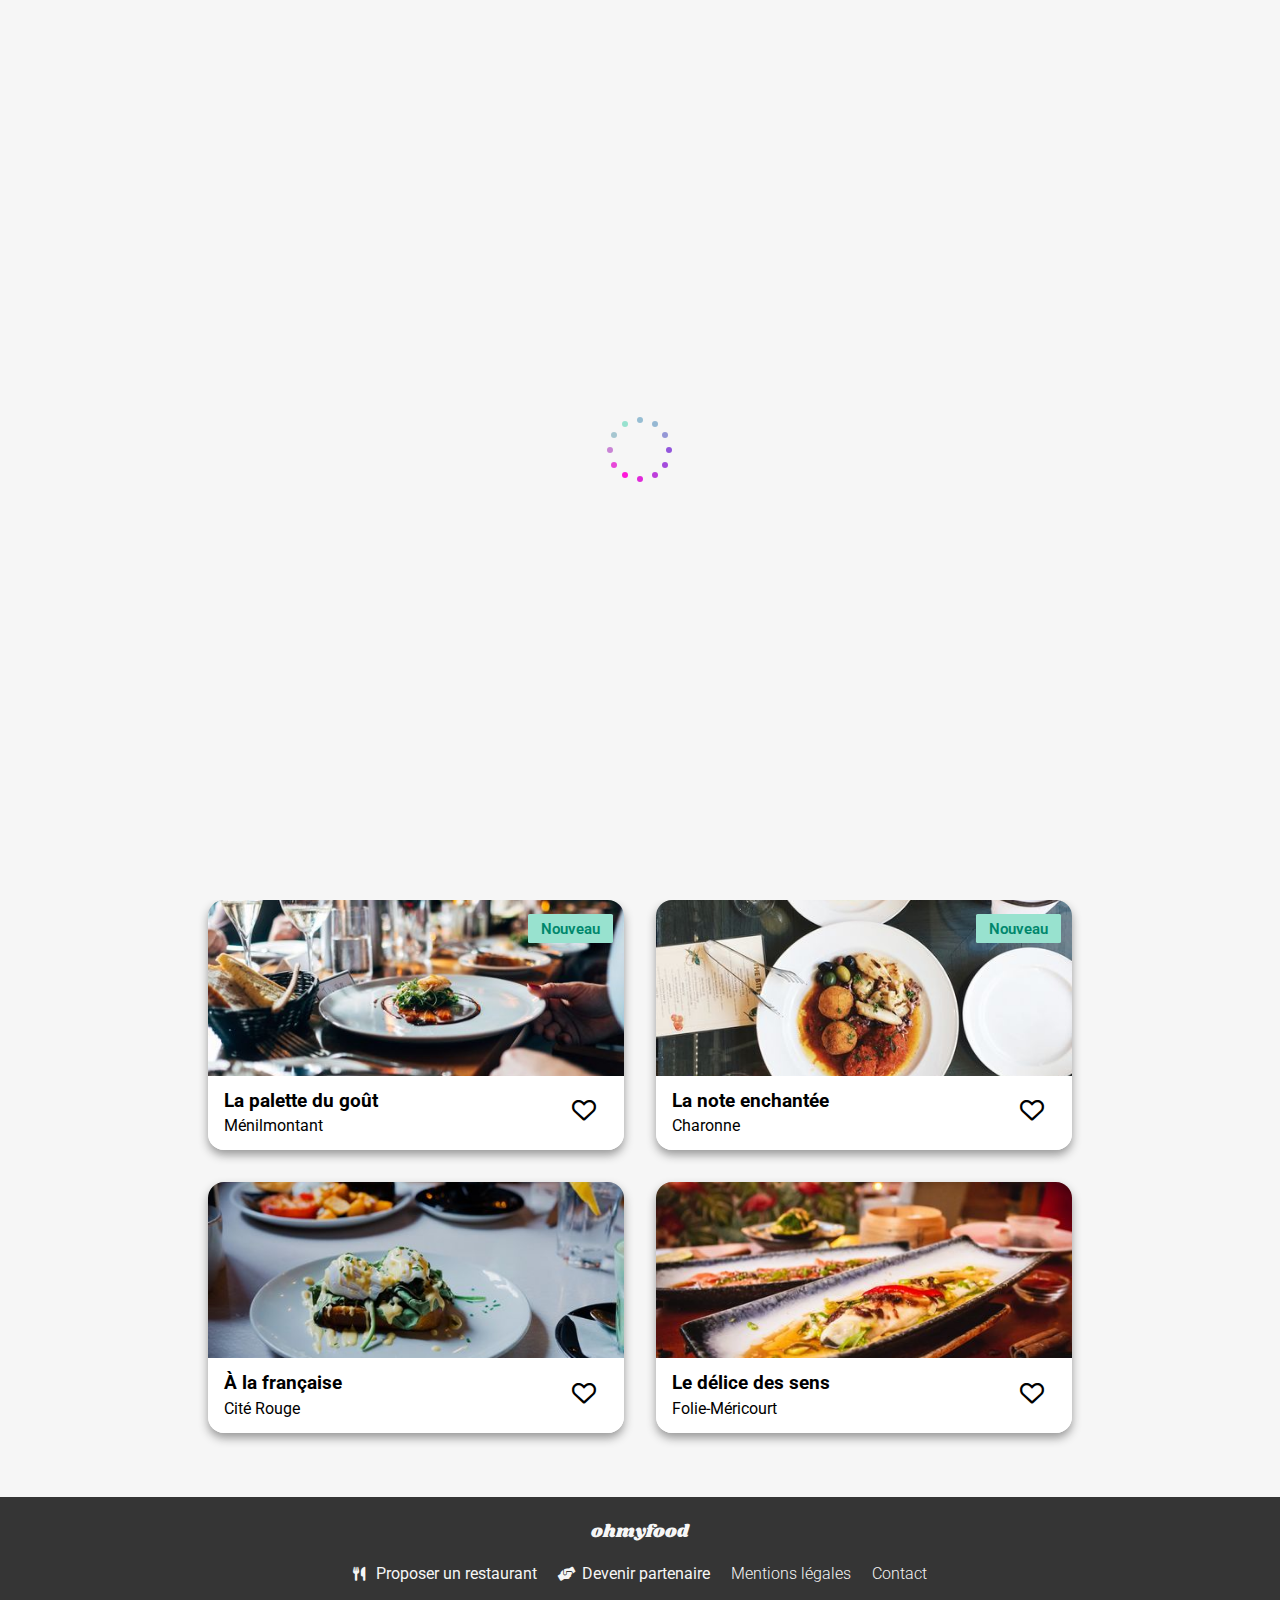
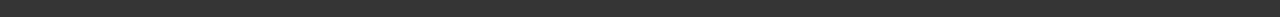
==== commit 0e39fc54: "fixing accessibility isssue in homepage" ====
--- a/public/index.html
+++ b/public/index.html
@@ -2,212 +2,263 @@
 <html lang="fr">
 
 <head>
-    <meta charset="UTF-8">
-    <meta http-equiv="X-UA-Compatible" content="IE=edge">
-    <meta name="viewport" content="width=device-width, initial-scale=1.0">
-
-    <meta name="author" content="Ohmyfood!">
-    <meta name="description"
-        content="Avec Ohmyfood!, finis les temps d'attente au restaurant ! Composez votre menu à l'avance et commandez grâce à notre application. Vous n'avez plus qu'à venir déguster !">
-
-    <!-- CDN Font Awesome -->
-    <link rel="stylesheet" href="https://cdnjs.cloudflare.com/ajax/libs/font-awesome/6.0.0/css/all.min.css"
-        integrity="sha512-9usAa10IRO0HhonpyAIVpjrylPvoDwiPUiKdWk5t3PyolY1cOd4DSE0Ga+ri4AuTroPR5aQvXU9xC6qOPnzFeg=="
-        crossorigin="anonymous" referrerpolicy="no-referrer" />
-
-    <link rel="stylesheet" href="./css/style.css">
-
-    <link rel="shortcut icon" href="./assets/img/favicon/favicon.ico" type="image/x-icon">
-
-    <title>Ohmyfood! | Accueil</title>
+  <meta charset="UTF-8">
+  <meta http-equiv="X-UA-Compatible" content="IE=edge">
+  <meta name="viewport" content="width=device-width, initial-scale=1.0">
+
+  <meta name="author" content="Ohmyfood!">
+  <meta name="description"
+    content="Avec Ohmyfood!, finis les temps d'attente au restaurant ! Composez votre menu à l'avance et commandez grâce à notre application. Vous n'avez plus qu'à venir déguster !">
+
+  <!-- CDN Font Awesome -->
+  <link rel="stylesheet" href="https://cdnjs.cloudflare.com/ajax/libs/font-awesome/6.0.0/css/all.min.css"
+    integrity="sha512-9usAa10IRO0HhonpyAIVpjrylPvoDwiPUiKdWk5t3PyolY1cOd4DSE0Ga+ri4AuTroPR5aQvXU9xC6qOPnzFeg=="
+    crossorigin="anonymous" referrerpolicy="no-referrer" />
+
+  <link rel="stylesheet" href="./css/style.css">
+
+  <link rel="shortcut icon" href="./img/favicon/favicon.ico" type="image/x-icon">
+
+  <title>Ohmyfood! | Accueil</title>
 </head>
 
-<body class="home">
-
-    <header>
-        <a href="./index.html">
-            <h1 class="header-logo">ohmyfood</h1>
+
+
+<body class="homepage">
+
+  <div class="loader-container">
+    <div class="loader">
+      <div></div>
+      <div></div>
+      <div></div>
+      <div></div>
+      <div></div>
+      <div></div>
+      <div></div>
+      <div></div>
+      <div></div>
+      <div></div>
+      <div></div>
+      <div></div>
+    </div>
+  </div>
+
+  <header class="primary-header">
+    <a href="./index.html">
+      <h1 class="header-logo">ohmyfood</h1>
+    </a>
+    <a class="back-btn" href="index.html">
+      <i class="fa-solid fa-arrow-left"></i>
+    </a>
+  </header>
+
+
+
+  <main class="home-main">
+    <div class="location-search">
+      <form class="location-form">
+        <div class="location-form__label">
+          <i class="fa-solid fa-location-dot"></i>
+        </div>
+        <label for="location" class="sr-only">Localisation</label>
+        <input class="location-form__input" type="search" id="location" placeholder="Où allez-vous ?"
+          value="Paris, Belleville">
+      </form>
+    </div>
+
+    <div class="hero">
+      <div class="hero__wrapper">
+        <h2 class="hero__title">Réservez le menu qui vous convient</h2>
+        <p class="hero__text">Découvrez des restaurants d'exception, sélectionnés par nos soins.</p>
+        <a class="primary-btn hero__btn" href="#rest-section">Explorer nos restaurants</a>
+      </div>
+    </div>
+
+
+
+    <!-- ********** Step section  **********  -->
+
+
+
+    <section class="step-section">
+      <h2 class="step-section-title">Fonctionnement</h2>
+      <div class="step-items-container">
+
+        <a class="step-item" href="#rest-section">
+          <div class="step-item__number">1</div>
+          <div class="step-item__logo">
+            <i class="fa-solid fa-mobile-screen-button"></i>
+          </div>
+          <div class="step-item__text">
+            Choisissez un restaurant
+          </div>
         </a>
-        <a class="back-btn" href="index.html">
-            <i class="fa-solid fa-arrow-left"></i>
+
+        <a class="step-item" href="#">
+          <div class="step-item__number">2</div>
+          <div class="step-item__logo">
+            <i class="fa-solid fa-list"></i>
+          </div>
+          <div class="step-item__text">
+            Composez votre menu
+          </div>
         </a>
-    </header>
-
-    <main>
-        <div class="location-search">
-            <form class="location-form">
-                <label class="location-form__label" for="location">
-                    <i class="fa-solid fa-location-dot"></i>
-                </label>
-                <input class="location-form__input" type="search" id="location" placeholder="Où allez-vous ?"
-                    value="Paris, Belleville">
-            </form>
-        </div>
-
-        <div class="hero">
-            <div class="hero__wrapper">
-                <h2 class="hero__title">Réservez le menu qui vous convient</h2>
-                <p class="hero__text">Découvrez des restaurants d'exception, sélectionnés par nos soins.</p>
-                <a class="primary-btn hero__btn" href="#rest-section">Explorer nos restaurants</a>
-            </div>
-        </div>
-
-        <section class="step-section">
-            <h2>Fonctionnement</h2>
-            <div class="step-container">
-
-                <a class="step-item" href="#rest-section">
-                    <div class="step-item__number">1</div>
-                    <div class="step-item__logo">
-                        <i class="fa-solid fa-mobile-screen-button"></i>
-                    </div>
-                    <div class="step-item__text">
-                        Choisissez un restaurant
-                    </div>
-                </a>
-
-                <a class="step-item" href="#">
-                    <div class="step-item__number">2</div>
-                    <div class="step-item__logo">
-                        <i class="fa-solid fa-list"></i>
-                    </div>
-                    <div class="step-item__text">
-                        Composez votre menu
-                    </div>
-                </a>
-
-                <a class="step-item" href="#">
-                    <div class="step-item__number">3</div>
-                    <div class="step-item__logo">
-                        <i class="fa-solid fa-store"></i>
-                    </div>
-                    <div class="step-item__text">
-                        Dégustez au restaurant
-                    </div>
-                </a>
-            </div>
-        </section>
-
-        <section id="rest-section" class="rest-section">
-
-            <h2>Restaurants</h2>
-
-            <article class="rest-card">
-                <a href="./la_palette_du_gout.html">
-                    <div class="rest-card__wrapper">
-                        <div class="rest-card__image">
-                            <img src="./img/restaurants/palette-gout-480w.jpg"
-                                alt="un plat du restaurant la palette du goût">
-                            <div class="rest-card__new-flag">Nouveau</div>
-                        </div>
-                        <div class="rest-card__body">
-                            <div class="rest-card__text">
-                                <h3 class="rest-card__title">
-                                    La palette du goût
-                                </h3>
-                                <p class="rest-card__location">
-                                    Ménilmontant
-                                </p>
-                            </div>
-                            <div class="favorite-btn">
-                                <i class="fa-solid fa-heart"></i>
-                            </div>
-                        </div>
-                    </div>
-                </a>
-            </article>
-
-            <article class="rest-card">
-                <a href="./la_note_enchantee.html">
-                    <div class="rest-card__wrapper">
-                        <div class="rest-card__image">
-                            <img src="./img/restaurants/note-enchantee-480w.jpg"
-                                alt="un plat du restaurant la note enchantée">
-                            <div class="rest-card__new-flag">Nouveau</div>
-                        </div>
-                        <div class="rest-card__body">
-                            <div class="rest-card__text">
-                                <h3 class="rest-card__title">
-                                    La note enchantée
-                                </h3>
-                                <p class="rest-card__location">
-                                    Charonne
-                                </p>
-                            </div>
-                            <div class="favorite-btn">
-                                <i class="fa-solid fa-heart"></i>
-                            </div>
-                        </div>
-                    </div>
-                </a>
-            </article>
-
-            <article class="rest-card">
-                <a href="./a_la_francaise.html">
-                    <div class="rest-card__wrapper">
-                        <div class="rest-card__image">
-                            <img src="./img/restaurants/a-la-francaise-480w.jpg"
-                                alt="un plat du restaurant à la française">
-                        </div>
-                        <div class="rest-card__body">
-                            <div class="rest-card__text">
-                                <h3 class="rest-card__title">
-                                    À la française
-                                </h3>
-                                <p class="rest-card__location">
-                                    Cité Rouge
-                                </p>
-                            </div>
-                            <div class="favorite-btn">
-                                <i class="fa-solid fa-heart"></i>
-                            </div>
-                        </div>
-                    </div>
-                </a>
-            </article>
-
-            <article class="rest-card">
-                <a href="./le_delice_des_sens.html">
-                    <div class="rest-card__wrapper">
-                        <div class="rest-card__image">
-                            <img src="./img/restaurants/palette-gout-480w.jpg"
-                                alt="un plat du restaurant le délice des sens">
-                        </div>
-                        <div class="rest-card__body">
-                            <div class="rest-card__text">
-                                <h3 class="rest-card__title">
-                                    Le délice des sens
-                                </h3>
-                                <p class="rest-card__location">
-                                    Folie-Méricourt
-                                </p>
-                            </div>
-                            <div class="favorite-btn">
-                                <i class="fa-solid fa-heart"></i>
-                            </div>
-                        </div>
-                    </div>
-                </a>
-            </article>
-
-        </section>
-
-    </main>
-
-    <footer>
-        <div class="footer-container">
-            <div class="footer-logo">
-                ohmyfood
-            </div>
-            <ul class="footer-links">
-                <li><a href="#"><i class="fa-solid fa-utensils"></i> Proposer un restaurant</a></li>
-                <li><a href="#"><i class="fa-solid fa-handshake-angle"></i> Devenir partenaire</a></li>
-                <li><a href="#">Mentions légales</a></li>
-                <li><a href="#">Contact</a></li>
-            </ul>
-        </div>
-
-    </footer>
+
+        <a class="step-item" href="#">
+          <div class="step-item__number">3</div>
+          <div class="step-item__logo">
+            <i class="fa-solid fa-store"></i>
+          </div>
+          <div class="step-item__text">
+            Dégustez au restaurant
+          </div>
+        </a>
+      </div>
+    </section>
+
+
+
+    <!-- ********** Restaurants section  **********  -->
+
+
+
+    <section id="rest-section" class="rest-section">
+
+      <h2 class="rest-section-title">Restaurants</h2>
+
+      <div class="rest-cards-container">
+
+        <article class="rest-card">
+          <a href="./la_palette_du_gout.html">
+            <div class="rest-card__container">
+              <div class="rest-card__image">
+                <img src="./img/restaurants/palette-gout-480w.jpg" alt="un plat du restaurant la palette du goût">
+                <div class="rest-card__new-flag">Nouveau</div>
+              </div>
+              <div class="rest-card__body">
+                <div class="rest-card__text">
+                  <h3 class="rest-card__title">
+                    La palette du goût
+                  </h3>
+                  <p class="rest-card__location">
+                    Ménilmontant
+                  </p>
+                </div>
+
+              </div>
+            </div>
+          </a>
+          <div class="rest-card__btn-container">
+            <div class="favorite-btn">
+              <i class="fa-regular fa-heart favorite-btn__icon favorite-btn__icon--unchecked"></i>
+              <i class="fa-solid fa-heart favorite-btn__icon favorite-btn__icon--checked"></i>
+            </div>
+          </div>
+        </article>
+
+        <article class="rest-card">
+          <a href="./la_note_enchantee.html">
+            <div class="rest-card__wrapper">
+              <div class="rest-card__image">
+                <img src="./img/restaurants/note-enchantee-480w.jpg" alt="un plat du restaurant la note enchantée">
+                <div class="rest-card__new-flag">Nouveau</div>
+              </div>
+              <div class="rest-card__body">
+                <div class="rest-card__text">
+                  <h3 class="rest-card__title">
+                    La note enchantée
+                  </h3>
+                  <p class="rest-card__location">
+                    Charonne
+                  </p>
+                </div>
+              </div>
+            </div>
+          </a>
+          <div class="rest-card__btn-container">
+            <div class="favorite-btn">
+              <i class="fa-regular fa-heart favorite-btn__icon favorite-btn__icon--unchecked"></i>
+              <i class="fa-solid fa-heart favorite-btn__icon favorite-btn__icon--checked"></i>
+            </div>
+          </div>
+        </article>
+
+        <article class="rest-card">
+          <a href="./a_la_francaise.html">
+            <div class="rest-card__wrapper">
+              <div class="rest-card__image">
+                <img src="./img/restaurants/a-la-francaise-480w.jpg" alt="un plat du restaurant à la française">
+              </div>
+              <div class="rest-card__body">
+                <div class="rest-card__text">
+                  <h3 class="rest-card__title">
+                    À la française
+                  </h3>
+                  <p class="rest-card__location">
+                    Cité Rouge
+                  </p>
+                </div>
+              </div>
+            </div>
+          </a>
+          <div class="rest-card__btn-container">
+            <div class="favorite-btn">
+              <i class="fa-regular fa-heart favorite-btn__icon favorite-btn__icon--unchecked"></i>
+              <i class="fa-solid fa-heart favorite-btn__icon favorite-btn__icon--checked"></i>
+            </div>
+          </div>
+        </article>
+
+        <article class="rest-card">
+          <a href="./le_delice_des_sens.html">
+            <div class="rest-card__wrapper">
+              <div class="rest-card__image">
+                <img src="./img/restaurants/delice-sens-480w.jpg" alt="un plat du restaurant le délice des sens">
+              </div>
+              <div class="rest-card__body">
+                <div class="rest-card__text">
+                  <h3 class="rest-card__title">
+                    Le délice des sens
+                  </h3>
+                  <p class="rest-card__location">
+                    Folie-Méricourt
+                  </p>
+                </div>
+              </div>
+            </div>
+          </a>
+          <div class="rest-card__btn-container">
+            <div class="favorite-btn">
+              <i class="fa-regular fa-heart favorite-btn__icon favorite-btn__icon--unchecked"></i>
+              <i class="fa-solid fa-heart favorite-btn__icon favorite-btn__icon--checked"></i>
+            </div>
+          </div>
+        </article>
+
+
+      </div>
+
+    </section>
+
+  </main>
+
+
+
+
+  <footer class="footer">
+    <div class="footer__container">
+      <div class="footer__logo">
+        ohmyfood
+      </div>
+      <ul class="footer__links">
+        <li><a href="#"><i class="fa-solid fa-utensils"></i> Proposer un restaurant</a></li>
+        <li><a href="#"><i class="fa-solid fa-handshake-angle"></i>Devenir partenaire</a></li>
+        <li><a href="#">Mentions légales</a></li>
+        <li><a href="mailto:contact@ohmyfood.com?" target="_blank">Contact</a></li>
+      </ul>
+    </div>
+
+  </footer>
 
 
 
--- a/public/css/style.css
+++ b/public/css/style.css
@@ -35,7 +35,7 @@
 a:focus,
 a:active {
   text-decoration: none;
-  color: black;
+  color: inherit;
 }
 
 :root {
@@ -58,53 +58,286 @@
   font-family: "Roboto", sans-serif;
 }
 
-h1 {
+.header-logo, .footer__logo {
   font-family: "Shrikhand", "Roboto", sans-serif;
 }
 
-header {
-  -webkit-box-shadow: 0px 3px 3px #ccc;
-  -moz-box-shadow: 0px 3px 3px #ccc;
-  box-shadow: 0px 3px 3px #ccc;
+.primary-header {
   position: relative;
 }
 
+.homepage .primary-header {
+  -webkit-box-shadow: 0px 3px 3px 0px #ccc;
+  -moz-box-shadow: 0px 3px 3px 0px #ccc;
+  box-shadow: 0px 3px 3px 0px #ccc;
+}
+
 .header-logo {
+  width: 12rem;
+  margin: 0 auto;
   padding: 1.3rem 0 0.8rem;
   text-align: center;
   font-weight: 500;
-  font-size: 30px;
+  font-size: 1.875rem;
   color: black;
 }
 
+.footer {
+  padding: 1.6rem;
+  background-color: #353535;
+  color: #f6f6f6;
+}
+.footer__container {
+  padding-bottom: 0.3rem;
+}
+.footer__logo {
+  padding-bottom: 1.3rem;
+  font-size: 1.125rem;
+}
+.footer__links li {
+  padding: 0.3rem 0;
+  font-size: 1rem;
+}
+.footer__links i {
+  font-size: 0.875rem;
+  padding-right: 0.4rem;
+}
+
+.footer__links li:nth-child(3),
+.footer__links li:last-child {
+  font-weight: 300;
+}
+
+@media screen and (min-width: 768px) {
+  .footer__logo {
+    text-align: center;
+  }
+
+  .footer__links {
+    display: flex;
+    justify-content: center;
+    align-items: center;
+    gap: 1.3rem;
+  }
+}
+.loader-container {
+  position: fixed;
+  width: 100%;
+  height: 100vh;
+  display: flex;
+  justify-content: center;
+  align-items: center;
+  z-index: 100;
+  background-color: #f6f6f6;
+  animation: disappearance 1500ms ease-in 2000ms forwards;
+}
+
+.loader {
+  display: inline-block;
+  position: relative;
+  width: 80px;
+  height: 80px;
+}
+
+.loader div {
+  position: absolute;
+  width: 6px;
+  height: 6px;
+  background: #9356dc;
+  border-radius: 50%;
+  animation: loader 1000ms linear infinite;
+}
+
+.loader div:nth-child(1) {
+  animation-delay: 0s;
+  background: #9356dc;
+  top: 37px;
+  left: 66px;
+}
+
+.loader div:nth-child(2) {
+  background: #9597d6;
+  animation-delay: -83ms;
+  top: 22px;
+  left: 62px;
+}
+
+.loader div:nth-child(3) {
+  background: #96b8d3;
+  animation-delay: -167ms;
+  top: 11px;
+  left: 52px;
+}
+
+.loader div:nth-child(4) {
+  background: #97bed3;
+  animation-delay: -250ms;
+  top: 7px;
+  left: 37px;
+}
+
+.loader div:nth-child(5) {
+  background: #98e2cf;
+  animation-delay: -333ms;
+  top: 11px;
+  left: 22px;
+}
+
+.loader div:nth-child(6) {
+  background: #a6c6d0;
+  animation-delay: -417ms;
+  top: 22px;
+  left: 11px;
+}
+
+.loader div:nth-child(7) {
+  background: #c984d5;
+  animation-delay: -500ms;
+  top: 37px;
+  left: 7px;
+}
+
+.loader div:nth-child(8) {
+  background: #e748d8;
+  animation-delay: -583ms;
+  top: 52px;
+  left: 11px;
+}
+
+.loader div:nth-child(9) {
+  background: #ff19da;
+  animation-delay: -666ms;
+  top: 62px;
+  left: 22px;
+}
+
+.loader div:nth-child(10) {
+  background: #e02ada;
+  animation-delay: -750ms;
+  top: 66px;
+  left: 37px;
+}
+
+.loader div:nth-child(11) {
+  background: #bd3edb;
+  animation-delay: -833ms;
+  top: 62px;
+  left: 52px;
+}
+
+.loader div:nth-child(12) {
+  background: #a44cdc;
+  animation-delay: -916ms;
+  top: 52px;
+  left: 62px;
+}
+
+@keyframes loader {
+  0%, 20%, 80%, 100% {
+    transform: scale(1);
+  }
+  50% {
+    transform: scale(1.45);
+  }
+}
+@keyframes disappearance {
+  0% {
+    opacity: 1;
+    visibility: visible;
+  }
+  100% {
+    opacity: 0;
+    visibility: hidden;
+  }
+}
+/* ******************************** */
+/*           Back button           */
+/* ******************************** */
+.back-btn {
+  width: 1rem;
+  position: absolute;
+  top: 50%;
+  transform: translateY(-40%);
+  left: 1.5rem;
+}
+.back-btn i {
+  font-size: 1.5rem;
+}
+
+/* ******************************** */
+/*         Primary section         */
+/* ******************************** */
 .primary-btn {
   padding: 1.1rem 1.5rem;
   margin: 1rem 0;
-  background: linear-gradient(170deg, #FF79DA, #9356dc);
+  background: linear-gradient(350deg, #9356dc, #ff79da);
   border-radius: 9999px;
   color: white;
-  -webkit-box-shadow: 0px 5px 10px #999;
-  -moz-box-shadow: 0px 5px 10px #999;
-  box-shadow: 0px 5px 10px #999;
+  -webkit-box-shadow: 0px 5px 10px 0px #999;
+  -moz-box-shadow: 0px 5px 10px 0px #999;
+  box-shadow: 0px 5px 10px 0px #999;
   outline: none;
   transition: all 150ms ease-in;
 }
 .primary-btn:hover, .primary-btn:focus, .primary-btn:active {
   background: linear-gradient(170deg, #ff93e1, #a16be0);
   color: white;
-  -webkit-box-shadow: 0px 8px 15px #999;
-  -moz-box-shadow: 0px 8px 15px #999;
-  box-shadow: 0px 8px 15px #999;
-}
-
+  -webkit-box-shadow: 0px 8px 15px 0px #999;
+  -moz-box-shadow: 0px 8px 15px 0px #999;
+  box-shadow: 0px 8px 15px 0px #999;
+}
+
+/* ******************************** */
+/*         Favorite button         */
+/* ******************************** */
 .favorite-btn {
+  width: 2rem;
+  height: 2rem;
+  position: relative;
+  cursor: pointer;
+  z-index: 5;
+  display: flex;
+  justify-content: center;
+  align-items: center;
+}
+.favorite-btn__icon {
   position: absolute;
-  right: 1rem;
-  bottom: 1.4rem;
-}
-
+  font-size: 1.5rem;
+}
+.favorite-btn__icon--unchecked {
+  transform: scale(1);
+  transition: transform 150ms ease-in;
+}
+.favorite-btn__icon--checked {
+  opacity: 0;
+  background: linear-gradient(190deg, #9356dc, #ff79da);
+  color: transparent;
+  background-clip: text;
+  -webkit-background-clip: text;
+}
+.favorite-btn:hover .favorite-btn__icon--unchecked {
+  transform: scale(0);
+}
+.favorite-btn:hover .favorite-btn__icon--checked {
+  transform: scale(0);
+  animation: favorite 350ms ease-out 200ms both;
+}
+
+@keyframes favorite {
+  0% {
+    transform: scale(0);
+    opacity: 0;
+  }
+  80% {
+    transform: scale(1.3);
+  }
+  100% {
+    transform: scale(1);
+    opacity: 1;
+  }
+}
 .location-search {
-  background-color: #EAEAEA;
+  background-color: #eaeaea;
 }
 
 .location-form {
@@ -129,9 +362,71 @@
   font-size: 1rem;
 }
 
+.step-item {
+  width: calc(100% - 0.8rem);
+  max-width: 17rem;
+  margin: 0.6rem 0 0.6rem 1rem;
+  padding: 1.8rem 0.5rem 1.8rem 1.8rem;
+  position: relative;
+  display: flex;
+  justify-content: center;
+  align-items: center;
+  justify-content: flex-start;
+  background-color: #f6f6f6;
+  border-radius: 1rem;
+  -webkit-box-shadow: 0px 3px 6px 0px #ccc;
+  -moz-box-shadow: 0px 3px 6px 0px #ccc;
+  box-shadow: 0px 3px 6px 0px #ccc;
+  transition: all 150ms ease-in;
+}
+.step-item__number {
+  display: flex;
+  flex-direction: column;
+  justify-content: center;
+  align-items: center;
+  position: absolute;
+  left: -0.8rem;
+  width: 1.5rem;
+  height: 1.5rem;
+  background-color: #9356dc;
+  border-radius: 50%;
+  color: white;
+  font-size: 0.938rem;
+}
+.step-item__logo {
+  color: rgba(0, 0, 0, 0.5);
+}
+.step-item__text {
+  padding-left: 1.5rem;
+  font-weight: 600;
+}
+
+.step-item:hover,
+.step-item:focus,
+.step:active {
+  background-color: #f2eafb;
+  outline: none;
+}
+.step-item:hover .step-item__logo,
+.step-item:focus .step-item__logo,
+.step:active .step-item__logo {
+  color: #9356dc;
+}
+
 .rest-card {
   position: relative;
   margin: 1rem 0;
+  border-radius: 1rem;
+  -webkit-box-shadow: 0px 5px 10px 0px #999;
+  -moz-box-shadow: 0px 5px 10px 0px #999;
+  box-shadow: 0px 5px 10px 0px #999;
+  transition: all 150ms ease-in;
+  z-index: 0;
+}
+.rest-card:hover {
+  -webkit-box-shadow: 0px 8px 15px 0px #999;
+  -moz-box-shadow: 0px 8px 15px 0px #999;
+  box-shadow: 0px 8px 15px 0px #999;
 }
 .rest-card__image {
   height: 11rem;
@@ -143,7 +438,10 @@
   border-top-right-radius: 1rem;
 }
 .rest-card__body {
-  position: relative;
+  display: flex;
+  justify-content: center;
+  align-items: center;
+  justify-content: space-between;
   padding: 1rem;
   background-color: white;
   border-bottom-left-radius: 1rem;
@@ -153,117 +451,461 @@
   padding-bottom: 0.5rem;
 }
 .rest-card__new-flag {
-  padding: 0.6rem 0.8rem 0.4rem;
+  padding: 0.5rem 0.8rem 0.4rem;
   position: absolute;
   top: 0.9rem;
   right: 0.7rem;
   background-color: #98e2cf;
   border-radius: 0.1rem;
   color: #00876c;
-  font-size: 0.875rem;
+  font-size: 0.938rem;
   font-weight: 600;
 }
-
-.home .back-btn {
+.rest-card__btn-container {
+  position: absolute;
+  bottom: 1.5rem;
+  right: 1.5rem;
+  display: flex;
+  justify-content: center;
+  align-items: center;
+}
+@media screen and (min-width: 768px) {
+  .rest-card {
+    margin: 0;
+    min-width: 20rem;
+    max-width: 26rem;
+    flex: 1 0 20rem;
+  }
+}
+
+.menu-item {
+  display: flex;
+  justify-content: center;
+  align-items: center;
+  justify-content: space-between;
+  position: relative;
+  margin-top: 0.9rem;
+  padding: 0.9rem 0.7rem 0.8rem;
+  background-color: white;
+  border-radius: 1rem;
+  -webkit-box-shadow: -2px 4px 8px 4px rgba(2, 1, 1, 0.04);
+  -moz-box-shadow: -2px 4px 8px 4px rgba(2, 1, 1, 0.04);
+  box-shadow: -2px 4px 8px 4px rgba(2, 1, 1, 0.04);
+  overflow: hidden;
+  cursor: pointer;
+  animation: itemAppearance 1000ms ease-out both;
+}
+.menu-item:first-child {
+  margin-top: 1.5rem;
+}
+.menu-item__designation {
+  white-space: nowrap;
+  overflow: hidden;
+  text-overflow: ellipsis;
+  width: 100%;
+  transition: margin-right 400ms ease-in-out;
+}
+.menu-item__title {
+  padding-bottom: 0.5rem;
+  font-size: 1.125rem;
+  white-space: nowrap;
+  overflow: hidden;
+  text-overflow: ellipsis;
+}
+.menu-item__description {
+  font-size: 0.938rem;
+  white-space: nowrap;
+  overflow: hidden;
+  text-overflow: ellipsis;
+}
+.menu-item__price {
+  padding: 2rem 0 0.6rem 2rem;
+  align-self: flex-end;
+  font-size: 1rem;
+  font-weight: 600;
+  transition: transform 400ms ease-in-out;
+}
+.menu-item__checked {
+  display: grid;
+  place-items: center;
+  width: 3.6rem;
+  height: 100%;
+  position: absolute;
+  right: -3.6rem;
+  top: 0;
+  background-color: #98e2cf;
+  transform: translateX(0);
+  transition: transform 400ms ease-in-out;
+}
+.menu-item__checked i {
+  color: white;
+  font-size: 1.4rem;
+  transform: rotate(-360deg);
+  transition: transform 400ms ease-in-out;
+}
+.menu-item:hover .menu-item__designation {
+  margin-right: 3rem;
+}
+.menu-item:hover .menu-item__price {
+  transform: translateX(-3.6rem);
+}
+.menu-item:hover .menu-item__checked {
+  transform: translateX(-3.6rem);
+}
+.menu-item:hover .menu-item__checked i {
+  transform: rotate(0deg);
+}
+.menu-item__1 {
+  animation-delay: 0ms;
+}
+.menu-item__2 {
+  animation-delay: 150ms;
+}
+.menu-item__3 {
+  animation-delay: 300ms;
+}
+.menu-item__4 {
+  animation-delay: 450ms;
+}
+.menu-item__5 {
+  animation-delay: 600ms;
+}
+.menu-item__6 {
+  animation-delay: 750ms;
+}
+.menu-item__7 {
+  animation-delay: 900ms;
+}
+.menu-item__8 {
+  animation-delay: 1050ms;
+}
+.menu-item__9 {
+  animation-delay: 1200ms;
+}
+.menu-item__10 {
+  animation-delay: 1350ms;
+}
+
+@keyframes itemAppearance {
+  0% {
+    opacity: 0;
+    transform: translateY(0.8rem);
+  }
+  50% {
+    opacity: 0.8;
+  }
+  100% {
+    opacity: 1;
+    transform: translateY(0rem);
+  }
+}
+.homepage .back-btn {
   display: none;
 }
 
+/* ******************************** */
+/*           Hero section           */
+/* ******************************** */
 .hero {
-  background-color: #F6F6F6;
+  background-color: #f6f6f6;
   padding: 2.5rem 0;
   text-align: center;
+}
+@media screen and (min-width: 768px) {
+  .hero {
+    padding: 3rem 0;
+  }
+}
+@media screen and (min-width: 1024px) {
+  .hero {
+    padding: 4rem 0;
+  }
+}
+@media screen and (min-width: 1440px) {
+  .hero {
+    padding: 5rem 0;
+  }
 }
 .hero__wrapper {
   display: flex;
   flex-direction: column;
   justify-content: center;
   align-items: center;
-  width: 85%;
+  width: 90%;
   margin: 0 auto;
 }
 .hero__title {
-  padding: 0 1rem;
   line-height: 1.8rem;
+  width: 15rem;
+}
+@media screen and (min-width: 500px) {
+  .hero__title {
+    width: 100%;
+  }
+}
+@media screen and (min-width: 768px) {
+  .hero__title {
+    color: #f6f6f6;
+    padding: 0.5rem 0;
+  }
+}
+@media screen and (min-width: 1024px) {
+  .hero__title {
+    font-size: 1.75rem;
+    padding: 1rem 0;
+  }
+}
+@media screen and (min-width: 1440px) {
+  .hero__title {
+    font-size: 1.875rem;
+    padding: 1.5rem 0;
+  }
 }
 .hero__text {
   padding: 1.2rem 0;
   font-size: 1.125rem;
   font-weight: 300;
 }
-
+@media screen and (max-width: 340px) {
+  .hero__text {
+    font-size: 1rem;
+  }
+}
+@media screen and (min-width: 450px) {
+  .hero__text {
+    max-width: 20rem;
+  }
+}
+@media screen and (min-width: 768px) {
+  .hero__text {
+    color: #f6f6f6;
+  }
+}
+@media screen and (min-width: 1024px) {
+  .hero__text {
+    font-size: 1.25rem;
+    max-width: 28rem;
+  }
+}
+@media screen and (min-width: 1440px) {
+  .hero__text {
+    font-size: 1.5rem;
+  }
+}
+@media screen and (min-width: 768px) {
+  .hero {
+    background-image: linear-gradient(rgba(0, 0, 0, 0.5), rgba(0, 0, 0, 0.05)), url("../../public/img/hero/hero-800w.jpg");
+    background-size: cover;
+    background-repeat: no-repeat;
+    background-position-y: 50%;
+  }
+}
+@media screen and (min-width: 1024px) {
+  .hero {
+    background: linear-gradient(rgba(0, 0, 0, 0.5), rgba(0, 0, 0, 0.05)), url("../../public/img/hero/hero-1440w.jpg");
+    background-size: cover;
+    background-repeat: no-repeat;
+    background-position-y: 50%;
+  }
+}
+@media screen and (min-width: 1440px) {
+  .hero {
+    background: linear-gradient(rgba(0, 0, 0, 0.5), rgba(0, 0, 0, 0.05)), url("../../public/img/hero/hero-2200w.jpg");
+    background-size: cover;
+    background-repeat: no-repeat;
+    background-position-y: 50%;
+  }
+}
+
+@media screen and (min-width: 768px) {
+  .hero__btn,
+.hero__btn:hover {
+    box-shadow: none;
+  }
+}
+
+/* ******************************** */
+/*           Step section           */
+/* ******************************** */
 .step-section {
   padding: 1rem;
 }
-.step-section h2 {
+@media screen and (min-width: 1024px) {
+  .step-section {
+    padding: 3.5rem 1rem;
+  }
+}
+.step-section .step-section-title {
+  align-self: flex-start;
   padding-top: 2rem;
 }
-.step-section .step-container {
+@media screen and (min-width: 576px) {
+  .step-section .step-section-title {
+    text-align: center;
+  }
+}
+.step-section .step-items-container {
   display: flex;
   flex-direction: column;
   justify-content: center;
   align-items: center;
+  max-width: 30rem;
+  margin: 0 auto;
   padding-top: 1.2rem;
   padding-bottom: 2rem;
 }
-
-.step-item {
-  width: 90%;
-  margin: 0.6rem 0 0.6rem 1rem;
-  padding: 1.8rem;
-  position: relative;
-  display: flex;
-  justify-content: center;
-  align-items: center;
-  justify-content: flex-start;
-  background-color: #F6F6F6;
-  border-radius: 1rem;
-  -webkit-box-shadow: 0px 3px 6px #ccc;
-  -moz-box-shadow: 0px 3px 6px #ccc;
-  box-shadow: 0px 3px 6px #ccc;
-  transition: all 150ms ease-in;
-}
-.step-item__number {
-  display: flex;
-  flex-direction: column;
-  justify-content: center;
-  align-items: center;
-  position: absolute;
-  left: -1rem;
-  width: 1.5rem;
-  height: 1.5rem;
-  background-color: #9356dc;
-  border-radius: 50%;
-  color: white;
-  font-size: 0.875rem;
-}
-.step-item__logo {
-  color: rgba(0, 0, 0, 0.5);
-}
-.step-item__text {
-  padding-left: 1.5rem;
-  font-weight: 600;
-}
-
-.step-item:hover,
-.step-item:focus,
-.step:active {
-  background-color: #f2eafb;
-  outline: none;
-}
-.step-item:hover .step-item__logo,
-.step-item:focus .step-item__logo,
-.step:active .step-item__logo {
-  color: #9356dc;
-}
-
+@media screen and (min-width: 1024px) {
+  .step-section .step-items-container {
+    flex-direction: row;
+    max-width: 1340px;
+    gap: 2rem;
+    justify-content: center;
+  }
+}
+
+/* ******************************** */
+/*       Restaurant section         */
+/* ******************************** */
 .rest-section {
   padding: 1.2rem;
-  padding-bottom: 2.5rem;
-  background-color: #F6F6F6;
-}
-.rest-section h2 {
+  padding-bottom: 3rem;
+  background-color: #f6f6f6;
+}
+@media screen and (min-width: 768px) {
+  .rest-section {
+    padding-bottom: 4rem;
+  }
+}
+.rest-section .rest-section-title {
   padding-top: 2.3rem;
   padding-bottom: 0.6rem;
 }
+@media screen and (min-width: 576px) {
+  .rest-section .rest-section-title {
+    text-align: center;
+  }
+}
+.rest-section .rest-cards-container {
+  margin: 0 auto;
+  max-width: 24rem;
+}
+@media screen and (min-width: 768px) {
+  .rest-section .rest-cards-container {
+    margin-top: 2rem;
+    max-width: 55rem;
+    display: flex;
+    justify-content: center;
+    align-items: center;
+    flex-wrap: wrap;
+    gap: 2rem;
+  }
+}
+@media screen and (min-width: 1440px) {
+  .rest-section .rest-cards-container {
+    max-width: 90rem;
+  }
+}
+
+.restaurant-image {
+  height: 17rem;
+  object-fit: cover;
+}
+
+.menu {
+  position: relative;
+  padding: 2.4rem 0.8rem;
+  top: -3.5rem;
+  margin-bottom: -3.5rem;
+  background-color: #f6f6f6;
+  border-top-left-radius: 2.4rem;
+  border-top-right-radius: 2.4rem;
+}
+.menu__container {
+  margin: 0 auto;
+  position: relative;
+  max-width: 30rem;
+}
+@media screen and (min-width: 1024px) {
+  .menu__container {
+    width: 90%;
+    max-width: unset;
+  }
+}
+.menu__title {
+  padding-left: 0.4rem;
+  font-size: 1.75rem;
+  font-weight: 500;
+}
+@media screen and (max-width: 368px) {
+  .menu__title {
+    font-size: 1.5rem;
+  }
+}
+.menu__favorite-btn {
+  position: absolute;
+  top: 0;
+  right: 0;
+}
+@media screen and (max-width: 368px) {
+  .menu__favorite-btn {
+    top: 2rem;
+  }
+}
+.menu__order-btn {
+  padding-top: 2rem;
+  display: grid;
+  place-items: center;
+}
+
+.menu-step-title {
+  position: relative;
+  padding-top: 2.4rem;
+  margin-left: 0.4rem;
+  text-transform: uppercase;
+  font-size: 1rem;
+  font-weight: 400;
+}
+.menu-step-title::after {
+  content: "";
+  position: absolute;
+  left: 0;
+  bottom: -0.6rem;
+  height: 0.2rem;
+  width: 2.5rem;
+  background-color: #98e2cf;
+}
+
+/* ******************************** */
+/*          Media Queries          */
+/* ******************************** */
+@media screen and (min-width: 576px) {
+  .menu {
+    max-width: 36rem;
+    margin: 0 auto -3.5rem;
+  }
+}
+@media screen and (min-width: 1024px) {
+  .menu {
+    max-width: 53rem;
+  }
+
+  .menu__steps-container {
+    display: flex;
+    justify-content: center;
+    align-items: center;
+    align-items: flex-start;
+    flex-wrap: wrap;
+    gap: 3rem;
+  }
+
+  .menu-item {
+    width: 21.5rem;
+  }
+}
+@media screen and (min-width: 1291px) {
+  .menu {
+    max-width: 81rem;
+  }
+}
 
 /*# sourceMappingURL=style.css.map */
